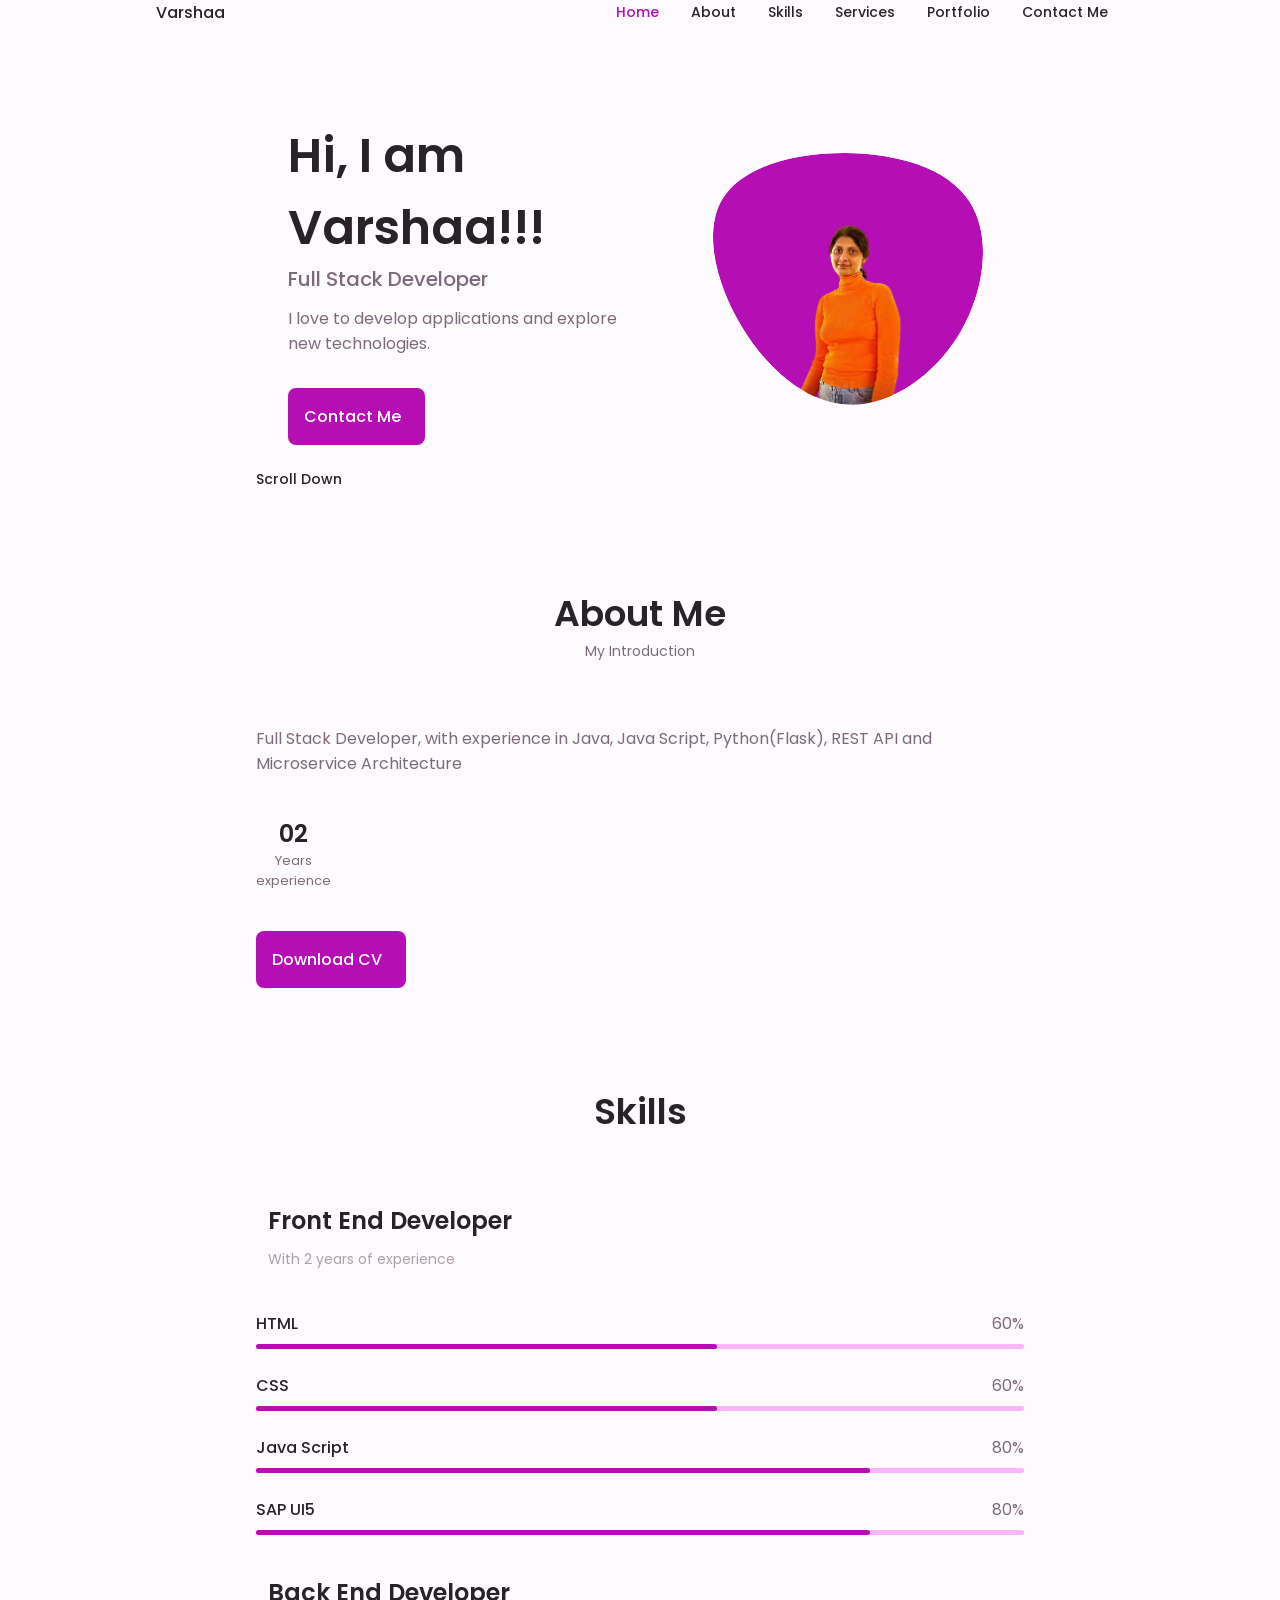
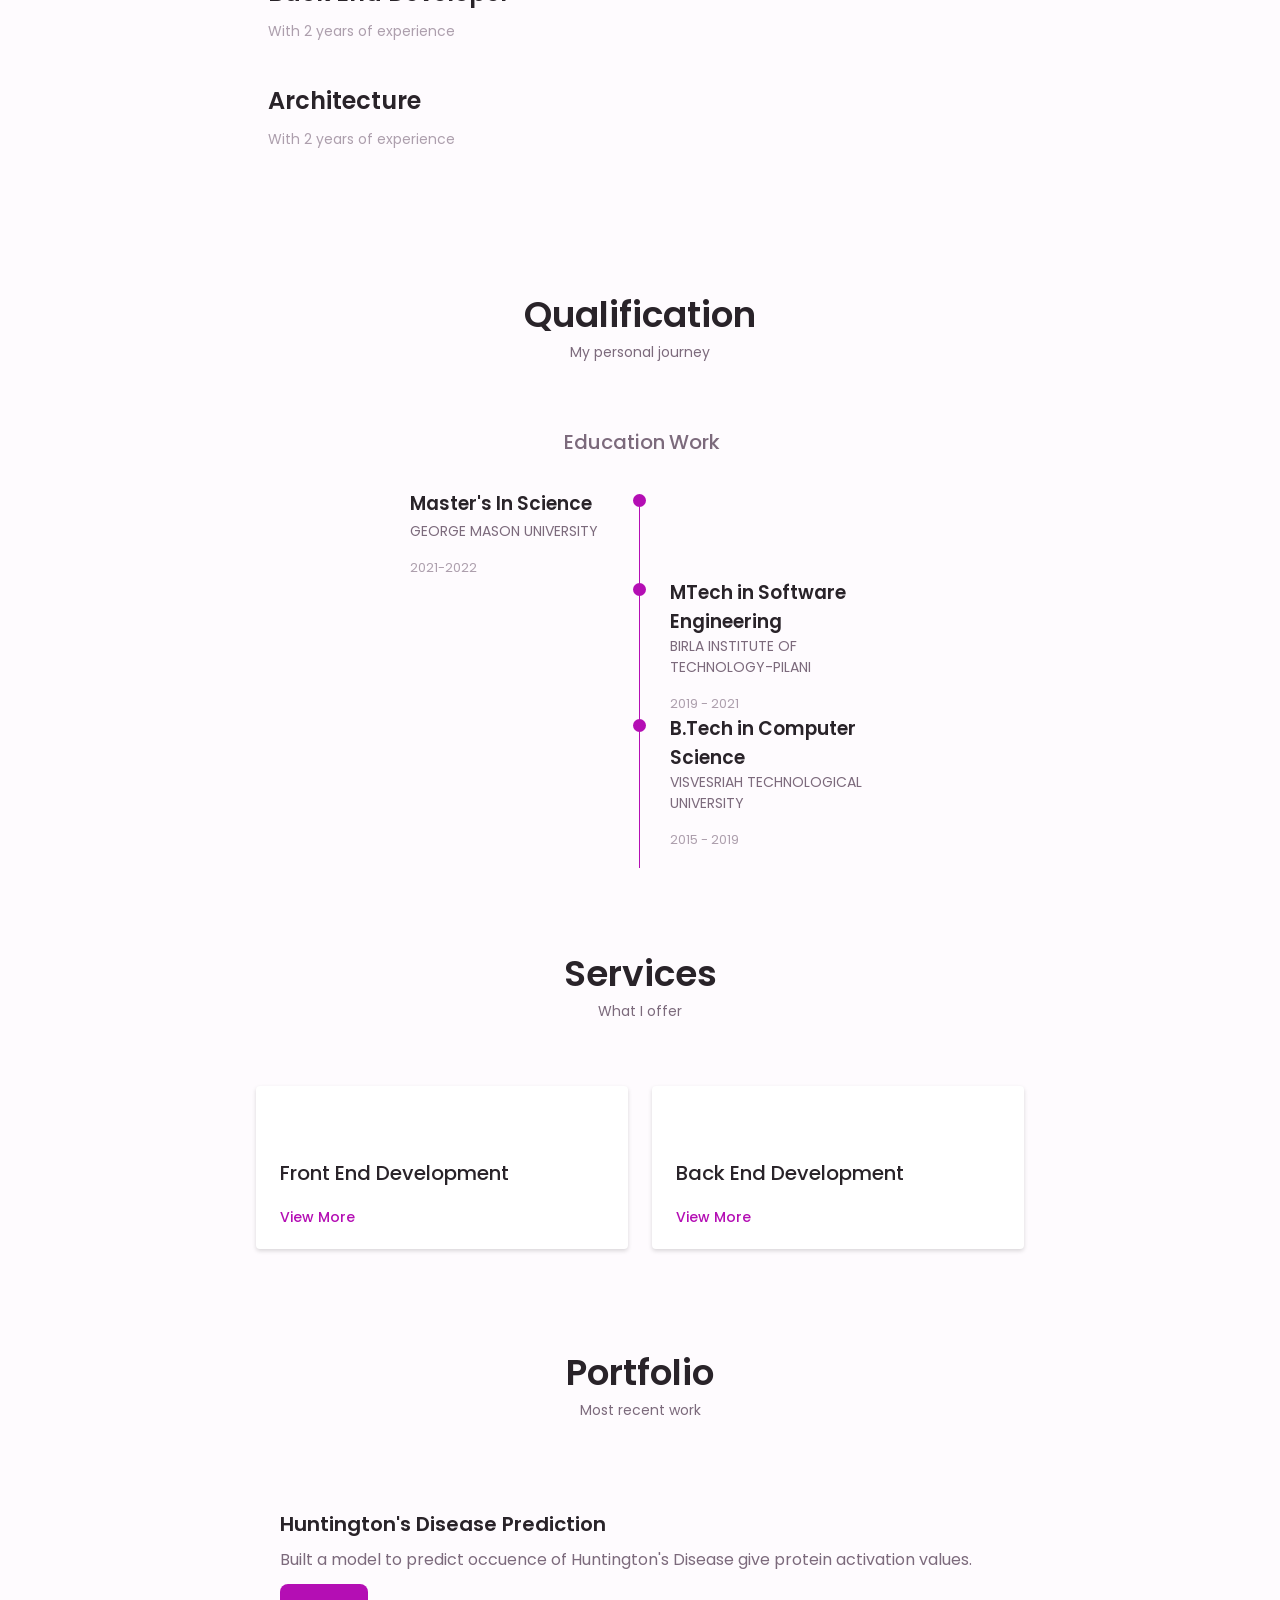
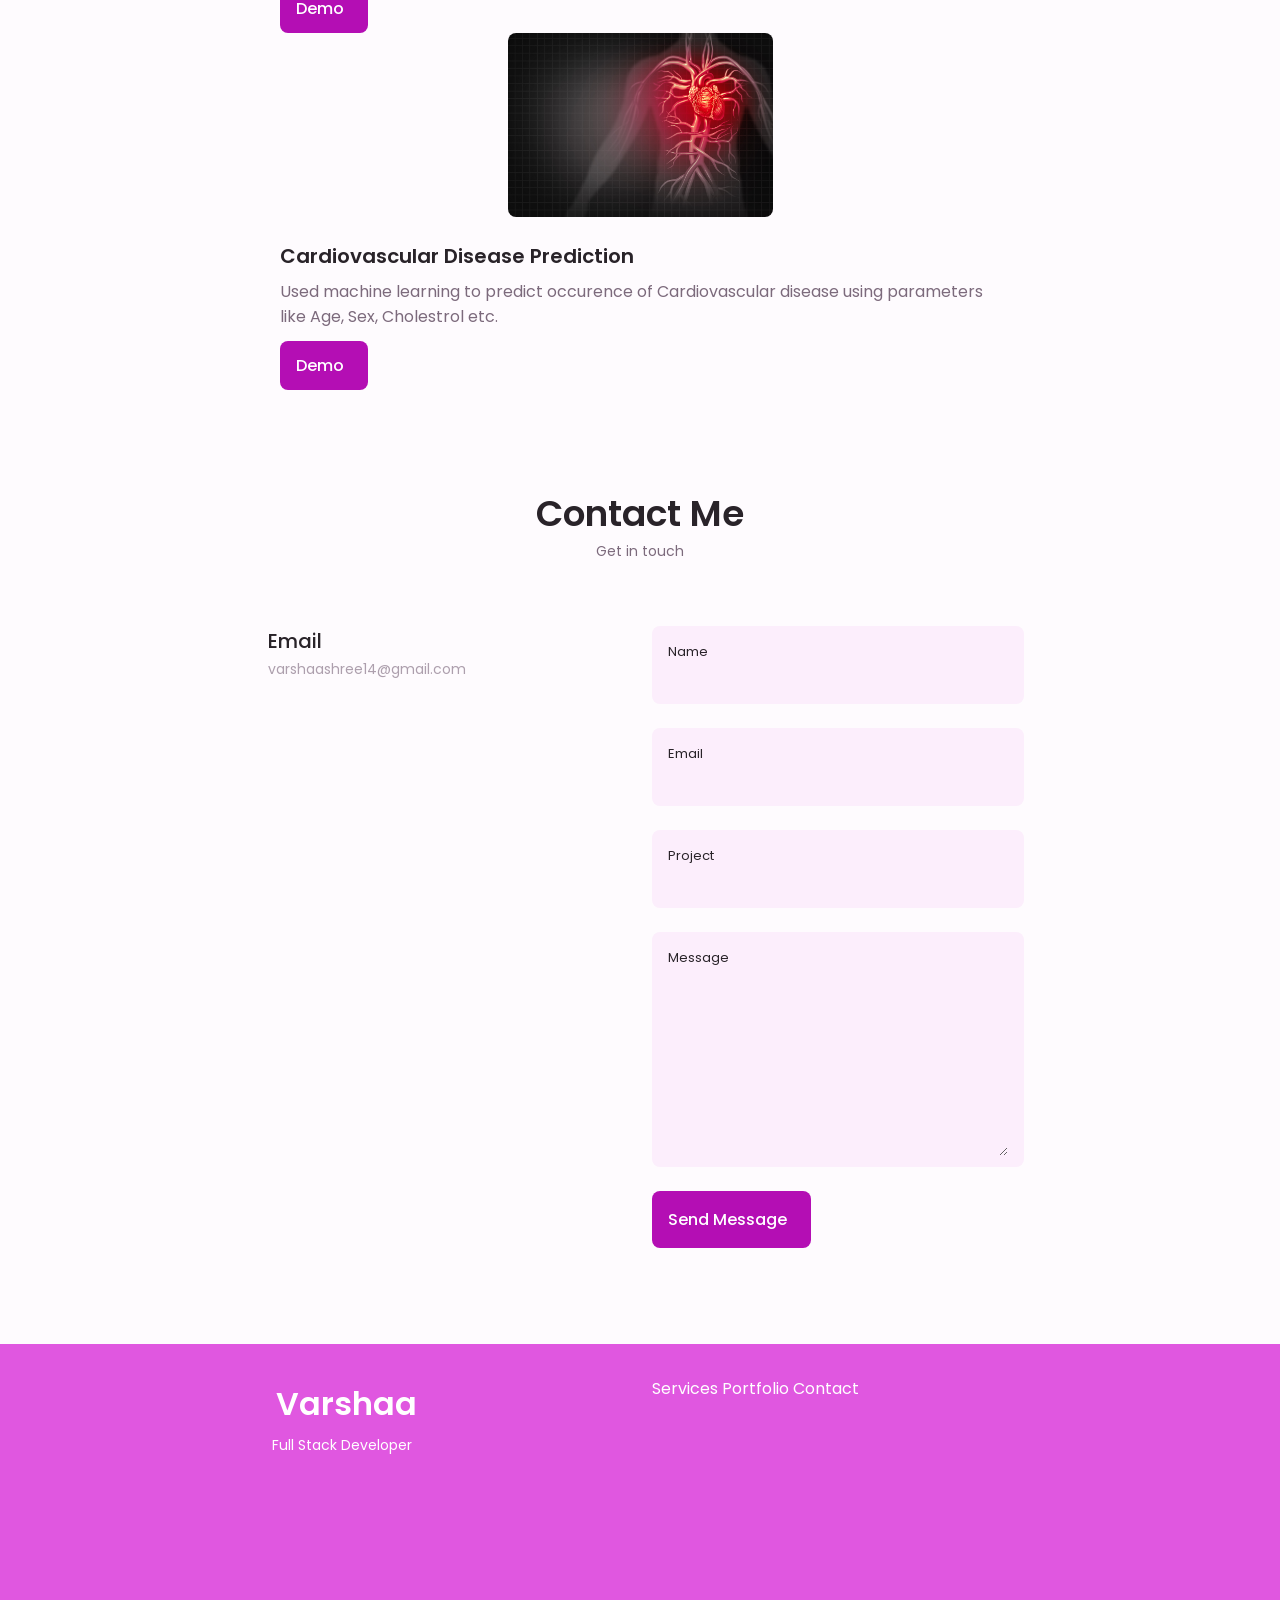
==== Varshaa Portfolio/Varshaa/index.html @ f05b8d84 "updated" ====
<!DOCTYPE html>
    <html lang="en">
    <head>
        <meta charset="UTF-8">
        <meta name="viewport" content="width=device-width, initial-scale=1.0">

        <link rel="stylesheet" href="https://unicons.iconscout.com/release/v4.0.0/css/line.css">
        
        <!--==================== SWIPER CSS ====================-->
        <link rel="stylesheet" href="assets/css/swiper-bundle.min.css">
        
        <!--==================== CSS ====================-->
        <link rel="stylesheet" href="assets/css/styles.css">

        <title>Responsive Portfolio Website</title>
    </head>
    <body>
        <!--==================== HEADER ====================-->
        <header class="header" id="header">
          <nav class="nav container"> 
                <a href="#" class="nav__logo">Varshaa</a>

                <div class ="nav__menu" id="nav-menu">
                    <ul class="nav__list grid">
                        <li class="nav__item">
                            <a href="#home" class="nav__link active-link">
                                <i class="uil uil-estate nav__icon"></i> Home
                            </a>
                        </li>
                        <li class="nav__item">
                            <a href="#about" class="nav__link">
                                <i class="uil uil-user nav__icon"></i> About
                            </a>
                        </li>
                        <li class="nav__item">
                            <a href="#skills" class="nav__link">
                                <i class="uil uil-file-alt nav__icon"></i> Skills
                            </a>
                        </li>
                        <li class="nav__item">
                            <a href="#services" class="nav__link">
                                <i class="uil uil-briefcase-alt nav__icon"></i> Services 
                            </a>
                        </li>
                        <li class="nav__item">
                            <a href="#portfolio" class="nav__link">
                                <i class="uil uil-scenery nav__icon"></i> Portfolio 
                            </a>
                        </li>
                        <li class="nav__item">
                            <a href="#contact" class="nav__link">
                                <i class="uil uil-message nav__icon"></i> Contact Me
                            </a>
                        </li>
                    </ul>
                    <i class="uil uil-times nav__close" id="nav-close"></i>
                </div>
                <div class="nav__btns">
                    <!-- Theme change button -->
                    <i class="uil uil-moon change-theme" id="theme-button"></i>
                   <div class="nav__toggle" id="nav-toggle">
                    <i class="uil uil-apps"></i>
                   </div>
                </div>


            </nav> 
        </header>

        <!--==================== MAIN ====================-->
        <main class="main">
            <!--==================== HOME ====================-->
            <section class="home section" id="home">
                <div class="home__container container grid">
                    <div class="home__content grid">
                        <div class="home__social">
                            <a href="https://www.linkedin.com/in/vs-1306/" target="blank" class="home__social-icon">
                                <i class="uil uil-linkedin-alt"></i>    
                            </a>
                            <a href="https://github.com/vstephne" target="blank" class="home__social-icon">
                                <i class="uil uil-github"></i>
                            </a>
                        </div>

                        <div class="home__img">
                            <svg class="home__blob" viewBox="0 0 200 187" xmlns="http://www.w3.org/2000/svg" xmlns:xlink="http://www.w3.org/1999/xlink">
                                <mask id="mask0" mask-type="alpha">
                                    <path d="M190.312 36.4879C206.582 62.1187 201.309 102.826 182.328 134.186C163.346 165.547 
                                    130.807 187.559 100.226 186.353C69.6454 185.297 41.0228 161.023 21.7403 129.362C2.45775 
                                    97.8511 -7.48481 59.1033 6.67581 34.5279C20.9871 10.1032 59.7028 -0.149132 97.9666 
                                    0.00163737C136.23 0.303176 174.193 10.857 190.312 36.4879Z"/>
                                </mask>
                                <g mask="url(#mask0)">
                                    <path d="M190.312 36.4879C206.582 62.1187 201.309 102.826 182.328 134.186C163.346 
                                    165.547 130.807 187.559 100.226 186.353C69.6454 185.297 41.0228 161.023 21.7403 
                                    129.362C2.45775 97.8511 -7.48481 59.1033 6.67581 34.5279C20.9871 10.1032 59.7028 
                                    -0.149132 97.9666 0.00163737C136.23 0.303176 174.193 10.857 190.312 36.4879Z"/>
                                    
                                    <image class="home__blob-img" x='20' y='-10' xlink:href="assets/img/Varshaa-removebg.png"/>
                                </g>
                            </svg>         
                        </div>

                        <div class="home__data">
                            <h1 class="home__title">Hi, I am Varshaa!!!</h1>
                            <h3 class="home__subtitle">Full Stack Developer</h3>
                            <p class="home__description">
                                I love to develop applications and explore new technologies.
                            </p>
                            <a href="#contact" class="button button--flex">
                                Contact Me <i class="uil uil-message button__icon"></i>
                            </a>
                        </div>
                    </div>

                    <div class="home__scroll">
                        <a href="#about" class="home_scroll-button button--flex">
                            <i class="uil uil-mouse-alt home__scroll-mouse"></i>
                            <span class="home__scroll-name">Scroll Down</span>
                            <i class="uil uil-arrow-down home__scroll-arrow"></i>
                        </a>
                    </div>
                </div>
            </section>

            <!--==================== ABOUT ====================-->
            <section class="about section" id="about">
                <h2 class="section__title">About Me</h2>
                <span class="section__subtitle">My Introduction</span>

                <div class="about__container container grid">
                    <div class="about__data">
                        <p class="about__description">Full Stack Developer, with experience in Java, Java Script, Python(Flask), REST API and Microservice Architecture</p>
                        <div class="about__info">
                            <div>
                                <span class="about__info-title">02</span>
                                <span class="about__info-name">Years <br> experience</span>
                            </div>
                        </div>
                        <div class="about__buttons">
                            <a download="" href="assets/pdf/Varshaa Shree Resume.pdf" class="button button--flex">
                                Download CV<i class="uil uil-download-alt button__icon"></i>
                            </a>
                        </div>
                    </div>
                </div>
            </section>

            <!--==================== SKILLS ====================-->
            <section class="skills section" id="skills">
                <h2 class="section__title">Skills</h2>
                <span class="section__subtitle"></span>

                <div class="skills__container container grid">
                    <div>
                        <!--!---->
                      <div class="skills__content skills__open">
                          <div class="skills__header">
                            <i class="uil uil-brackets-curly skills__icon"></i>

                            <div>
                                <h1 class="skills__titles">Front End Developer</h1>
                                <span class="skills__subtitle">With 2 years of experience</span>
                            </div>

                            <i class="uil uil-angle-down skills__arrow"></i>
                          </div>

                          <div class="skills__list grid">
                              <div class="skills__data">
                                  <div class="skills__titles">
                                      <h3 class="skills__name">HTML</h3>
                                      <span class="skills__number">60%</span>
                                  </div>
                                  <div class="skills__bar">
                                      <span class="skills__percentage skills__html"></span>
                                  </div>
                              </div>

                              <div class="skills__data">
                                <div class="skills__titles">
                                    <h3 class="skills__name">CSS</h3>
                                    <span class="skills__number">60%</span>
                                </div>
                                <div class="skills__bar">
                                    <span class="skills__percentage skills__css"></span>
                                </div>
                              </div>

                              <div class="skills__data">
                                <div class="skills__titles">
                                    <h3 class="skills__name">Java Script</h3>
                                    <span class="skills__number">80%</span>
                                </div>
                                <div class="skills__bar">
                                    <span class="skills__percentage skills__js"></span>
                                </div>
                              </div>

                              <div class="skills__data">
                                <div class="skills__titles">
                                    <h3 class="skills__name">SAP UI5</h3>
                                    <span class="skills__number">80%</span>
                                </div>
                                <div class="skills__bar">
                                    <span class="skills__percentage skills__ui5"></span>
                                </div>
                              </div>
                          </div>
                      </div>  

                      <!--!---->
                      <div class="skills__content skills__close">
                        <div class="skills__header">
                            <i class="uil uil-server-network skills__icon"></i>

                          <div>
                              <h1 class="skills__titles">Back End Developer</h1>
                              <span class="skills__subtitle">With 2 years of experience</span>
                          </div>

                          <i class="uil uil-angle-down skills__arrow"></i>
                        </div>

                        <div class="skills__list grid">
                            <div class="skills__data">
                                <div class="skills__titles">
                                    <h3 class="skills__name">Java</h3>
                                    <span class="skills__number">80%</span>
                                </div>
                                <div class="skills__bar">
                                    <span class="skills__percentage skills__java"></span>
                                </div>
                            </div>

                            <div class="skills__data">
                              <div class="skills__titles">
                                  <h3 class="skills__name">Spring Boot</h3>
                                  <span class="skills__number">60%</span>
                              </div>
                              <div class="skills__bar">
                                  <span class="skills__percentage skills__spring"></span>
                              </div>
                            </div>

                            <div class="skills__data">
                              <div class="skills__titles">
                                  <h3 class="skills__name">Python(Flask)</h3>
                                  <span class="skills__number">80%</span>
                              </div>
                              <div class="skills__bar">
                                  <span class="skills__percentage skills__python"></span>
                              </div>
                            </div>

                            <div class="skills__data">
                              <div class="skills__titles">
                                  <h3 class="skills__name">Scala</h3>
                                  <span class="skills__number">40%</span>
                              </div>
                              <div class="skills__bar">
                                  <span class="skills__percentage skills__scala"></span>
                              </div>
                            </div>
                        </div>
                      </div>
                    </div>
                    <div>  
                        <div class="skills__content skills__close">
                          <div class="skills__header">
                            <i class="uil uil-sitemap skills__icon"></i>
  
                            <div>
                                <h1 class="skills__titles">Architecture</h1>
                                <span class="skills__subtitle">With 2 years of experience</span>
                            </div>
  
                            <i class="uil uil-angle-down skills__arrow"></i>
                          </div>
  
                          <div class="skills__list grid">
                              <div class="skills__data">
                                  <div class="skills__titles">
                                      <h3 class="skills__name">REST Architecture</h3>
                                      <span class="skills__number">80%</span>
                                  </div>
                                  <div class="skills__bar">
                                      <span class="skills__percentage skills__rest"></span>
                                  </div>
                              </div>
  
                              <div class="skills__data">
                                <div class="skills__titles">
                                    <h3 class="skills__name">Microservices</h3>
                                    <span class="skills__number">80%</span>
                                </div>
                                <div class="skills__bar">
                                    <span class="skills__percentage skills__micro"></span>
                                </div>
                              </div>
  
                          </div>
                        </div>  
                    </div>
                </div>
            </section>

            <!--==================== QUALIFICATION ====================-->
            <section class="qualification section">
                <h2 class="section__title">Qualification</h2>
                <span class="section__subtitle">My personal journey</span>

                <div class="qualification__container container">
                    <div class="qualification__tabs">
                        <div class="qualification__button button--flex qualification__active" data-target='#education'>
                            <i class="uil uil-graduation-cap qualification__icon"></i>
                            Education
                        </div>
                        <div class="qualification__button button--flex" data-target='#work'>
                            <i class="uil uil-bag-alt qualification__icon"></i>
                            Work
                        </div>
                    </div>

                   
                    <div class="qualification__sections">
                         <!--Education-->
                        <div class="qualification__content qualification__active" data-content id="education">
                            <!---MS IN CS-->
                            <div class="qualification__data">
                                <div>
                                    <h3 class="qualication__title">Master's In Science</h3>
                                    <span class="qualification__subtitle">GEORGE MASON UNIVERSITY</span>
                                    <div class="qualification__calendar">
                                        <i class="uil uil-calendar-alt"></i>
                                        2021-2022
                                    </div>
                                </div>
                                
                                <div>
                                    <span class="qualification__rounder"></span>
                                    <span class="qualification__line"></span>
                                </div>
                            </div>

                            <!---MTech in Software Engineering-->
                            <div class="qualification__data">
                                <div></div>

                                <div>
                                    <span class="qualification__rounder"></span>
                                    <span class="qualification__line"></span>
                                </div>

                                <div>
                                    <h3 class="qualication__title">MTech in Software Engineering</h3>
                                    <span class="qualification__subtitle">BIRLA INSTITUTE OF TECHNOLOGY-PILANI</span>
                                    <div class="qualification__calendar">
                                        <i class="uil uil-calendar-alt"></i>
                                        2019 - 2021
                                    </div>
                                </div>
                                
                                
                            </div>

                            <!--BTech in CS-->
                            <div class="qualification__data">
                                <div></div>

                                <div>
                                    <span class="qualification__rounder"></span>
                                    <span class="qualification__line"></span>
                                </div>

                                <div>
                                    <h3 class="qualication__title">B.Tech in Computer Science</h3>
                                    <span class="qualification__subtitle">VISVESRIAH TECHNOLOGICAL UNIVERSITY</span>
                                    <div class="qualification__calendar">
                                        <i class="uil uil-calendar-alt"></i>
                                        2015 - 2019
                                    </div>
                                </div>
                                
                                
                            </div>
                        </div>

                        <!-- Work-->
                        <div class="qualification__content" data-content id="work">
                            <!---SAP ASSOCIATE DEVELOPER-->
                            <div class="qualification__data">
                                <div>
                                    <h3 class="qualication__title">Associate Developer</h3>
                                    <span class="qualification__subtitle">SAP LABS INDIA</span>
                                    <div class="qualification__calendar">
                                        <i class="uil uil-calendar-alt"></i>
                                        2021-2021
                                    </div>
                                </div>
                                
                                <div>
                                    <span class="qualification__rounder"></span>
                                    <span class="qualification__line"></span>
                                </div>
                            </div>

                            <!---SAP LABS SCHOLARS-->
                            <div class="qualification__data">
                                <div></div>

                                <div>
                                    <span class="qualification__rounder"></span>
                                    <span class="qualification__line"></span>
                                </div>

                                <div>
                                    <h3 class="qualication__title">Scholar</h3>
                                    <span class="qualification__subtitle">SAP LABS INDIA</span>
                                    <div class="qualification__calendar">
                                        <i class="uil uil-calendar-alt"></i>
                                        2019-2020
                                    </div>
                                </div>
                                
                                
                            </div>

                            <!--INTERN - UNILEVER-->
                            <div class="qualification__data">
                                <div></div>

                                <div>
                                    <span class="qualification__rounder"></span>
                                    <span class="qualification__line"></span>
                                </div>

                                <div>
                                    <h3 class="qualication__title">Intern</h3>
                                    <span class="qualification__subtitle">UNILEVER</span>
                                    <div class="qualification__calendar">
                                        <i class="uil uil-calendar-alt"></i>
                                        2019 - 2019
                                    </div>
                                </div>
                                
                                
                            </div>

                            <!--INTERN - MINDTREE-->
                            <div class="qualification__data">
                                <div></div>

                                <div>
                                    <span class="qualification__rounder"></span>
                                    <span class="qualification__line"></span>
                                </div>

                                <div>
                                    <h3 class="qualication__title">Intern</h3>
                                    <span class="qualification__subtitle">MINDTREE</span>
                                    <div class="qualification__calendar">
                                        <i class="uil uil-calendar-alt"></i>
                                        2018 - 2018
                                    </div>
                                </div>
                                
                                
                            </div>
                        </div>
                    </div>

                    
                </div>
                
            </section>

            <!--==================== SERVICES ====================-->
            <section class="services section" id="services">
               <h2 class="section__title">Services</h2> 
               <span class="section__subtitle">What I offer</span>
                
               <div class="services__container container grid">

                     <!--SERVICE 1-->
                   <div class="services__content">
                       <div>
                        <i class="uil uil-arrow services__icon"></i>
                        <h3 class="services__title">Front End Development </h3>
                       </div>

                       <span class="button button--flex button--small button--link services__button">
                           View More
                           <i class="uil uil-arrow-right button__icon"></i>
                       </span>

                       <div class="services__modal">
                           <div class="services__modal-content">
                               <h4 class="services__modal-title">Front End Development</h4>
                               <i class="uil uil-times services__modal-close"></i>

                               <ul class="services__modal-services grid">
                                   <li class="services__modal-service">
                                       <i class="uil uil-check-circle service__modal-icon"></i>
                                       <p> I can build User Interfaces using HTML, CSS and Java Script</p>
                                   </li>
                               </ul>

                               <ul class="services__modal-services grid">
                                    <li class="services__modal-service">
                                        <i class="uil uil-check-circle service__modal-icon"></i>
                                        <p> Web Page Develpment</p>
                                    </li>
                              </ul>

                           </div>
                       </div>
                   </div>

                    <!--SERVICE 2-->
                    <div class="services__content">
                        <div>
                         <i class="uil uil-database services__icon"></i>
                         <h3 class="services__title">Back End Development </h3>
                        </div>
 
                        <span class="button button--flex button--small button--link services__button">
                            View More
                            <i class="uil uil-arrow-right button__icon"></i>
                        </span>
 
                        <div class="services__modal">
                            <div class="services__modal-content">
                                <h4 class="services__modal-title">Back End Development</h4>
                                <i class="uil uil-times services__modal-close"></i>
 
                                <ul class="services__modal-services grid">
                                    <li class="services__modal-service">
                                        <i class="uil uil-check-circle service__modal-icon"></i>
                                        <p> Can Develop API using REST API and provide secure connection to Databases</p>
                                    </li>
                                </ul>
 
                                <ul class="services__modal-services grid">
                                     <li class="services__modal-service">
                                         <i class="uil uil-check-circle service__modal-icon"></i>
                                         <p> Can work on technologies such as Java, Python(Flask) and Scala</p>
                                     </li>
                               </ul>
 
                            </div>
                        </div>
                    </div>
               </div>
            </section>

            <!--==================== PORTFOLIO ====================-->
            <section class="portfolio section" id="portfolio">
                <h2 class="section__title">Portfolio</h2>
                <span class="section__subtitle">Most recent work</span>
                
            <div class ="portfolio__container container swiper-container">
                <div class="swiper-wrapper">    
                        <!-- PORTFOLIO 1-->
                        <div class="portfolio__content grid swiper-slide">
                            <img src="assets/img/portfolio1.jpg" alt="" class="portfolio__img">
                            <div class="portfolio__data">
                                <h3 class="portfolio__title">Huntington's Disease Prediction</h3>
                                <p class="portfolio__description">Built a model to predict occuence of Huntington's Disease give protein activation values.</p>
                                <a href="https://github.com/vstephne/Huntingtons-Disease-Prediction" class="button button--flex button--small portfolio__button">
                                    Demo
                                    <i class="uil uil-arrow-right button__icon"></i>
                                </a>
                            </div>
                        </div>

                        <!-- PORTFOLIO 2-->
                        <div class="portfolio__content grid swiper-slide">
                            <img src="assets/img/portfolio2.jpg" alt="" class="portfolio__img">
                            <div class="portfolio__data">
                                <h3 class="portfolio__title">Cardiovascular Disease Prediction</h3>
                                <p class="portfolio__description">Used machine learning to predict occurence of Cardiovascular disease using parameters like Age, Sex, Cholestrol etc.</p>
                                <a href="https://github.com/vstephne/Cardiovascular-Disease-Prediction" class="button button--flex button--small portfolio__button">
                                    Demo
                                    <i class="uil uil-arrow-right button__icon"></i>
                                </a>
                            </div>
                        </div>
                </div>
                
                <!-- Add Arrows -->
                <div class="swiper-button-next">
                    <i class="uil uil-angle-right-b swiper-portfolio-icon"></i>
                </div>
                <div class="swiper-button-prev">
                    <i class="uil uil-angle-left swiper-portfolio-icon"></i>
                </div>
                <!-- Add Pagination -->
                <div class="swiper-pagination"></div>
            </div>
            </section>

            <!--==================== PROJECT IN MIND ====================-->
    

            <!--==================== TESTIMONIAL ====================-->
        

            <!--==================== CONTACT ME ====================-->
            <section class="contact section" id="contact">
                <h2 class="section__title">Contact Me</h2>
                <span class="section__subtitle">Get in touch</span>

                <div class="contact__container container grid">
                    <div>

                        <div class="contact__information">
                            <i class="uil uil-envelope contact__icon"></i>

                            <div>
                                <h3 class="contact__title">Email</h3>
                                <span class="contact__subtitle">varshaashree14@gmail.com</span>
                            </div>
                        </div>

                        <!-- <div class="contact__information">
                            <i class="uil uil-map-marker contact__icon"></i>

                            <div>
                                <h3 class="contact__title">Location</h3>
                                <span class="contact__subtitle">10606 A Kitty Pozer Dr,Fairfax, Virginia</span>
                            </div>
                        </div> -->
                    </div>

                    <form action="" class="contact__form grid">
                        <div class="contact__inputs grid">
                            <div class="contact__content">
                                <label for="" class="contact__label">Name</label>
                                <input type="text" class="text contact__input">
                            </div>
                            <div class="contact__content">
                                <label for="" class="contact__label">Email</label>
                                <input type="email" class="text contact__input">
                            </div>
                        </div>
                        <div class="contact__content">
                            <label for="" class="contact__label">Project</label>
                            <input type="text" class="text contact__input">
                        </div>
                        <div class="contact__content">
                            <label for="" class="contact__label">Message</label>
                            <textarea name="" id="" cols="0" rows="7" class="contact__input"></textarea>
                        </div>

                        <div>
                            <a href="#" class="button button--flex">
                                Send Message
                                <i class="uil uil-message button__icon"></i>
                            </a>
                        </div>
                    </form>
                </div>
            </section>
        </main>

        <!--==================== FOOTER ====================-->
        <footer class="footer">
            <div class="footer__bg">
                <div class="footer__container container grid">
                    <div>
                        <h1 class="footer__title">Varshaa</h1>
                        <span class="footer__subtitle">Full Stack Developer</span>               
                    </div>

                    <ul class="footer__links">
                        <li>
                            <a href="#services" class="footer__link">Services</a>
                            <a href="#portfolio" class="footer__link">Portfolio</a>
                            <a href="#contact" class="footer__link">Contact</a>
                        </li>
                    </ul>

                    <div class="footer__socials">
                        <!-- <a href="https://www.instagram.com/" target="__blank" class="footer__social">
                            <i class="uil uil-instagram"></i>
                        </a>
                        <a href="https://twitter.com/" target="__blank" class="footer__social">
                            <i class="uil uil-twitter-alt"></i>
                        </a>
                        <a href="https://www.facebook.com/" target="__blank" class="footer__social">
                            <i class="uil uil-facebook-f"></i>
                        </a> -->
                        <a href="https://www.linkedin.com/in/vs-1306/" target="blank" class="footer__social">
                            <i class="uil uil-linkedin-alt"></i>    
                        </a>
                        <a href="https://github.com/vstephne" target="blank" class="footer__social">
                            <i class="uil uil-github"></i>
                        </a>
                        <a  href = "mailto: varshaashree14@gmail.com" target="blank" class="footer__social">
                            <i class="uil uil-envelope"></i>
                        </a>
                    </div>
                </div>

                <p class="footer__copy"></p>
            </div>
            
        </footer>
        
        <!--==================== SCROLL TOP ====================-->
        <a href="#" class="scrollup" id="scroll-up">
            <i class="uil uil-arrow-up scrollup__icon"></i>
        </a>

        <!--==================== SWIPER JS ====================-->
        <script src="assets/js/swiper-bundle.min.js"></script>

        <!--==================== MAIN JS ====================-->
        <script src="assets/js/main.js"></script>
    </body>
</html>
---- Varshaa Portfolio/Varshaa/assets/css/styles.css ----
/*==================== GOOGLE FONTS ====================*/
@import url('https://fonts.googleapis.com/css2?family=Poppins:ital,wght@0,400;0,500;1,600&display=swap');

/*==================== VARIABLES CSS ====================*/
:root {
    --header-height: 3rem;

    /*========== Colors ==========*/
    /* Change favorite color */
    --hue-color: 300; 

    /* HSL color mode */
    --first-color: hsl(var(--hue-color), 86%, 38%);
    --first-color-second: hsl(var(--hue-color), 69%, 61%);
    --first-color-alt: hsl(var(--hue-color), 57%, 53%);
    --first-color-lighter: hsl(var(--hue-color), 92%, 85%);
    --title-color: hsl(var(--hue-color), 8%, 15%);
    --text-color: hsl(var(--hue-color), 8%, 45%);
    --text-color-light: hsl(var(--hue-color), 8%, 65%);
    --input-color: hsl(var(--hue-color), 70%, 96%);
    --body-color: hsl(var(--hue-color), 60%, 99%);
    --container-color: #FFF;

    /*========== Font and typography ==========*/
    --body-font: 'Poppins', sans-serif;

    /* .5rem = 8px, 1rem = 16px, 1.5rem = 24px ... */
    --big-font-size: 2rem;
    --h1-font-size: 1.5rem;
    --h2-font-size: 1.25rem;
    --h3-font-size: 1.125rem;
    --normal-font-size: .938rem;
    --small-font-size: .813rem;
    --smaller-font-size: .75rem;

    /*========== Font weight ==========*/
    --font-medium: 500;
    --font-semi-bold: 600;

    /*========== Margenes Bottom ==========*/
    /* .25rem = 4px, .5rem = 8px, .75rem = 12px ... */
    --mb-0-25: .25rem;
    --mb-0-5: .5rem;
    --mb-0-75: .75rem;
    --mb-1: 1rem;
    --mb-1-5: 1.5rem;
    --mb-2: 2rem;
    --mb-2-5: 2.5rem;
    --mb-3: 3rem;

    /*========== z index ==========*/
    --z-tooltip: 10;
    --z-fixed: 100;
    --z-modal: 100;
}

/* Font size for large devices */
@media screen and (min-width: 968px) {
    :root {
        --big-font-size: 3rem;
        --h1-font-size: 2.25rem;
        --h2-font-size: 1.5rem;
        --h3-font-size: 1.25rem;
        --normal-font-size: 1rem;
        --small-font-size: .875rem;
        --smaller-font-size: .813rem;
    }
}

/*========== Variables Dark theme ==========*/
body.dark-theme{
    /* HSL color mode */
    --first-color-second: hsl(var(--hue-color), 30%, 8%);
    --title-color: hsl(var(--hue-color), 8%, 95%);
    --text-color: hsl(var(--hue-color), 8%, 75%);
    --input-color: hsl(var(--hue-color), 29%, 16%);
    --body-color: hsl(var(--hue-color), 28%, 12%);
    --container-color: hsl(var(--hue-color),29%,16%);
}

/*========== Button Dark/Light ==========*/
.nav__btns{
    display: flex;
    align-items: center;
}

.change-theme{
    font-size: 1.25rem;
    color: var(--title-color);
    margin-right: var(--mb-1);
    cursor: pointer;
}

.change-theme:hover{
    color: var(--first-color);
}
/*==================== BASE ====================*/
*{
  box-sizing: border-box;
  padding:0;
  margin:0;
}

html{
    scroll-behavior:smooth;
}

body{
  margin: 0 0 var(--header-height) 0;
  font-family: var(--body-font);
  font-size: var(--normal-font-size);
  background-color: var(--body-color);
  color: var(--text-color);
}


h1,h2,h3,h4{
   color: var(--title-color);
   font-weight: var(--font-semi-bold);
}

ul{
    list-style:none;
}

a{
    text-decoration:none;
}
img{
    max-width: 100%;
    height: auto;
}



/*==================== REUSABLE CSS CLASSES ====================*/
.section{
    padding: 2rem 0 4rem;
}

.section__title{
   font-size: var(--h1-font-size);
}

.section__subtitle{
    display:block;
    font-size:var(--small-font-size);
    margin-bottom: var(--mb-3);
}

.section__title,
.section__subtitle{
    text-align: center;
}

/*==================== LAYOUT ====================*/
.container{
    max-width: 768px;
    margin-left: var(--mb-1-5);
    margin-right: var(--mb-1-5);
}

.grid{
    display: grid;
    gap: 1.5rem;
}

.header{
    width: 100%;
    position: fixed;
    bottom:0;
    left:0;
    z-index: var(--z-fixed);
    background-color: var(--body-color);
}

/*==================== NAV ====================*/
.nav{
    max-width: 968px;
    height: var(--header-height);
    display: flex;
    justify-content: space-between;
    align-items: center;
}
.nav__logo,
.nav__toogle{
    color: var(--title-color);
    font-weight: var(--font-medium);
}

.nav__logo:hover{
    color: var(--first-color);
}

.nav__toggle{
  font-size: 1.1rem;
  cursor: pointer;
}

.nav__toggle:hover{
    color:var(--first-color);
}

@media screen and (max-width: 767px){
    .nav__menu{
        position:fixed;
        bottom: -100%;
        left: 0;
        width: 100%;
        background-color: var(--body-color);
        padding: 2rem 1.5rem 4rem;
        box-shadow: 0 -1px 4px rgba(0,0,0,.15);
        border-radius: 1.5rem 1.5rem 0 0;
        transition: .3s;
    }
}


.nav__list{
    grid-template-columns: repeat(3, 1fr);
    gap: 2rem;
}

.nav__link{
    display: flex;
    flex-direction: column;
    align-items:center;
    font-size: var(--small-font-size);
    color: var(--title-color);
    font-weight: var(--font-medium);
}

.nav__link:hover{
color: var(--first-color);
}

.nav__icon{
    font-size: 1.2rem;
}

.nav__close{
    position: absolute;
    right: 1.3rem;
    bottom: 0.5rem;
    font-size: 1.5rem;
    cursor: pointer;
    color: var(--first-color);
}

.nav__close:hover{
   color: var(--first-color-alt) 
}
/* show menu */
.show-menu{
    bottom:0;
}

/* Active link */
.active-link{
    color: var(--first-color);
}

/* Change background header */
.scroll-header{
    box-shadow: 0 -1px 4px rgba(0,0,0,.15);
}

/*==================== HOME ====================*/
.home__container{
    gap: 1rem;
}

.home__content{
    grid-template-columns: .5fr 3fr;
    padding-top: 3.5rem;
    align-items:center;
}

.home__social{
    display: grid;
    grid-template-columns: max-content;
    row-gap: 1rem;
}

.home__social-icon{
    font-size: 1.25rem;
    color: var(--first-color);
}

.home__social-icon:hover{
    color: var(--first-color-alt);
}

.home__blob{
    width: 200px;
    fill: var(--first-color)
}
.home__blob-img{
    width: 170px;
}

.home__data{
   grid-column: 1/3;
}

.home__title{
    font-size: var(--big-font-size);
}

.home__subtitle{
    font-size: var(--h3-font-size);
    color: var(--text-color);
    font-weight: var(--font-medium);
    margin-bottom: var(--mb-0-75);
}

.home__description{
    margin-bottom: var(--mb-2);
}

.home__scroll{
    /*display: none; */
}

.home__scroll-button{
    color: var(--first-color);
    transition: .3s;
}

.home__scroll-button:hover{
    transform: translateY(.25rem);
}

.home__scroll-mouse{
    font-size: 2rem;
    color: var(--first-color);
}

.home__scroll-name{
    font-size: var(--small-font-size);
    color: var(--title-color);
    font-weight: var(--font-medium);
    margin-right: var(--mb-0-25);
}

.home__scroll-arrow{
    font-size:1.25rem;
    color: var(--first-color);
}

/*==================== BUTTONS ====================*/
.button{
    display: inline-block;
    background-color: var(--first-color);
    color: #FFF;
    padding: 1rem;
    border-radius: .5rem;
    font-weight: var(--font-medium);
}

.button:hover{
    background-color: var(--first-color-alt);
}

.button__icon{
    font-size: 1.25rem;
    margin-left: var(--mb-0-5);
    transition: .3s;
}

.button--flex{
    display: inline-flex;
    align-items: center;
}

.button--small{
    padding: .75rem 1rem;
}

.button--link{
    padding:0;
    background-color: transparent;
    color: var(--first-color);
}

.button--link:hover{
    background-color: transparent;
    color : var(--first-color-alt);
}
/*==================== ABOUT ====================*/
.about__img{
    width:200px;
    border-radius: .5rem;
    justify-self: center;
    align-self: center;
}

.about__description{
    text-align: center;
    margin-bottom: var(--mb-2-5);
}

.about__info{
    display:flex;
    justify-content: space-evenly;
    margin-bottom: var(--mb-2-5);
}


.about__info-title{
    font-size: var(--h2-font-size);
    font-weight: var(--font-semi-bold);
    color: var(--title-color);
}

.about__info-name{
    font-size:var(--smaller-font-size);
}

.about__info-title,
.about__info-name{
    display: block;
    text-align: center;   
}

.about__buttons{
    display:flex;
    justify-content: center;
}
/*==================== SKILLS ====================*/
.skills__container{
    row-gap:0;
}

.skills__header{
    display:flex;
    align-items: center;
    margin-bottom: var(--mb-2-5);
    cursor:pointer;
}

.skills__icon,
.skills__arrow{
 font-size: 2rem;
 color: var(--first-color)   ;
}

.skills__icon{
    margin-right: var(--mb-0-75);
}

.skills__title{
    font-size: var(--h3-font-size);
}

.skills__subtitle{
    font-size: var(--small-font-size);
    color: var(--text-color-light);
}

.skills__arrow{
    margin-left: auto;
    transition: .4s;
}

.skills__titles{
    display: flex;
    justify-content: space-between;
    margin-bottom: var(--mb-0-5);
}

.skills__name{
    font-size: var(--normal-font-size);
    font-weight: var(--font-medium);

}

.skills__bar,
.skills__percentage{
    height: 5px;
    border-radius: .25rem;
}

.skills__bar{
    background-color: var(--first-color-lighter);
}

.skills__percentage{
    display: block;
    background-color: var(--first-color);
}

.skills__html{
    width: 60%;
}
.skills__css{
    width: 60%;
}
.skills__js{
    width: 80%;
}
.skills__ui5{
    width: 80%;
}
.skills__java{
    width: 80%;
}
.skills__spring{
    width: 80%;
}
.skills__python{
    width: 80%;
}
.skills__scala{
    width: 40%;
}
.skills__rest{
    width: 80%;
}
.skills__micro{
    width: 80%;
}

.skills__close .skills__list{
    height: 0;
    overflow: hidden;
}

.skills__open .skills__list{
    height: max-content;
    margin-bottom: var(--mb-2-5);
}

.skills__open .skills___arrow{
    transform: rotate(-180deg);
}
/*==================== QUALIFICATION ====================*/
.qualification__tabs{
    display:flex;
    justify-content: space-evenly;
    margin-bottom: var(--mb-2);
}

.qualification__button{
    font-size: var(--h3-font-size);
    font-weight: var(--font-medium);
    cursor: pointer;
}

.qualification__button:hover{
    color: var(--first-color);
}

.qualification__icon{
    font-size:1.8rem;
    margin-right:var(--mb-0-25);
}

.qualification__data{
    display: grid;
    grid-template-columns: 1fr max-content 1fr;
    column-gap: 1.5rem;
}

.qualification__title{
    font-size: var(--normal-font-size);
    font-weight: var(--font-medium);
}

.qualification__subtitle{
    display: inline-block;
    font-size: var(--small-font-size);
    margin-bottom: var(--mb-1);
}

.qualification__calendar{
    font-size: var(--smaller-font-size);
    color: var(--text-color-light);
}

.qualification__rounder{
    display: inline-block;
    width: 13px;
    height: 13px;
    background-color: var(--first-color);
    border-radius: 50%;
}

.qualification__line{
    display: block;
    width: 1px;
    height: 100%;
    background-color: var(--first-color);
    transform: translate(6px,-7px);
}

.qualification [data-content]{
    display:none;
}

.qualification__active[data-content]{
    display:block;
}
/*==================== SERVICES ====================*/
.services__container{
    gap: 1.5rem;
    grid-template-columns: repeat(2, 1fr);  
}

.services__content{
    position:relative;
    background-color: var(--container-color);
    padding: 3.5rem .5rem 1.25rem 1.5rem;
    border-radius: .25rem;
    box-shadow: 0 2px 4px rgba(0,0,0,.15);
    transition: .3s;
}

.services__content:hover{
    box-shadow: 0 4px 8px rgba(0,0,0,.15);
}

.services__icon{
    display:block;
    font-size: 1.5rem;
    color: var(--first-color);
    margin-bottom: var(--mb-1);
}

.services__title{
    font-size: var(--h3-font-size);
    margin-bottom: var(--mb-1);
    font-weight: var(--font-medium);
}

.services__button{
    cursor:pointer;
    font-size: var(--small-font-size);
}

.services__button:hover .button__icon{
    transform: translateX(.25rem);
}

.services__modal{
    position: fixed;
    top:0;
    left:0;
    right:0;
    bottom:0;
    background-color: rgba(0,0,0,0.5);
    display:flex;
    align-items: center;
    justify-content:center;
    padding: 0 1rem;
    z-index: var(--z-modal);
    opacity:0;
    visibility: hidden;
    transition: .3s;
}

.services__modal-content{
    position: relative;
    background-color: var(--container-color);
    padding: 1.5rem;
    border-radius: .5rem;
}

.services__modal-services{
    row-gap: 1rem;
    display:flex;
}

.services__modal-title{
    font-size: var(--h3-font-size);
    font-weight: var(--font-medium);
    margin-bottom: var(--mb-1-5);
}

.services__modal-close{
    position: absolute;
    top: 1rem;
    right: 1rem;
    font-size: 1.5rem;
    color: var(--first-color);
    cursor: pointer;
}

.services__modal-icon{
    color: var(--first-color);
    margin-right: var(--mb-0-25);
}
/* Active Modal */
.active-modal{
    opacity: 1;
    visibility: visible;
}

/*==================== PORTFOLIO ====================*/
.portfolio__container{
    overflow:initial;
}
.portfolio__content{
    padding: 0 1.5rem;
}
.portfolio__img{
    width: 265px;
    border-radius: .5rem;
    justify-self: center;
}

.portfolio__title{
    font-size: var(--h3-font-size);
    margin-bottom: var(--mb-0-5);
}

.portfolio__description{
    margin-bottom:var(--mb-0-75);
}

.swiper-button-prev::after,
.swiper-button-next::after{
    content: '';
}

.swiper-portfolio-icon{
    font-size: 2rem;
    color: var(--first-color);
}

.swiper-button-prev{
    left: -.5rem;
}
.swiper-button-next{
    right: -.5rem;
}

.swiper-container-horizontal > .swiper-pagination-bullets{
    bottom: -2.5rem;
}

.swiper-pagination-bullet-active{
    background-color: var(--first-color);
}

.swiper-button-prev,
.swiper-button-next,
.swiper-pagination-bullet{
    outline: none;
}
/*==================== PROJECT IN MIND ====================*/


/*==================== TESTIMONIAL ====================*/


/*==================== CONTACT ME ====================*/
.contact__copntainer{
    row-gap: 3rem;
}
.contact__information{
    display:flex;
    margin-bottom:var(--mb-2);
}

.contact__icon{
    font-size: 2rem;
    color: var(--first-color);
    margin-right: var(--mb-0-75);
}

.contact__title{
    font-size: var(--h3-font-size);
    font-weight: var(--font-medium);
}

.contact__subtitle{
    font-size: var(--small-font-size);
    color: var(--text-color-light);
}

.contact__content{
    background-color: var(--input-color);
    border-radius: .5rem;
    padding: .75rem 1rem .25rem;
}
.contact__label{
    font-size: var(--smaller-font-size);
    color: var(--title-color);
}

.contact__input{
    width:100%;
    background-color: var(--input-color);
    color: var(--text-color);
    font-family: var(--body-font);
    font-size: var(--normal-font-size);
    border: none;
    outline: none;
    padding: .25rem .5rem .5rem 0;
}
/*==================== FOOTER ====================*/
.footer{
    padding-top: 2rem;
}

.footer__container{
    row-gap: 3.5rem;
}


.footer__bg{
    background-color: var(--first-color-second);
    padding: 2rem 0 3rem;
}

.footer__title{
    background-color: var(--h1-font-size);
    padding: var(--mb-0-25);
}

.footer__subtitle{
    font-size: var(--small-font-size);
}

.footer__links{
    display: flex;
    flex-direction: column;
    row-gap: 1.5rem;
}
.footer__link:hover{
    color: var(--first-color-lighter);
}

.footer__social{
    font-size: 1.25rem;
    margin-right: var(--mb-1-5);
}

.footer__social:hover{
   color: var(--first-color-lighter); 
}

.footer__copy{
    font-size: var(--smaller-font-size);
    text-align:  center;
    color: var(--text-color-light);
    margin: var(--mb-3);
}

.footer__title,
.footer__subtitle,
.footer__link,
.footer__social{
    color: #FFF;
}
/*========== SCROLL UP ==========*/
.scrollup{
    position: fixed;
    right: 1rem;
    bottom: -20%;
    background-color:var(--first-color);
    opacity: 0;
    padding: 0 .3rem;
    border-radius: .4rem;
    z-index: var(--z-tooltip);
    transition: .4s;
}

.scrollup:hover{
    background-color: var(--first-color-alt);
}

.scrollup__icon{
    font-size: 1.5rem;
    color: #FFF;
}
/* Show scroll */
.show-scroll{
    bottom: 5rem;
}

/*========== SCROLL BAR ==========*/


/*==================== MEDIA QUERIES ====================*/
/* For small devices */
@media screen and (max-width: 350px){
    .container{
        margin-left: var(--mb-1);
        margin-right: var(--mb-1);
    }

    .nav__menu{
        padding: 2rem .25rem 4rem;
    }

    .nav__list{
        column-gap: 0;
    }

    .home__content{
        grid-template-columns: .25fr 3fr;
    }

    .home__blob{
        width: 180px;
    }

    .skills__title{
        font-size: var(--normal-font-size);
    }

    .qualification__data{
        gap: .5rem;
    }

    .services__container{
        grid-template-columns: max-content;
        justify-content: center;
    }
    .services__content{
        padding-right: 3.5rem;
    }
}

/* For medium devices */
@media screen and (min-width: 568px){
    .home__content{
        grid-template-columns: max-content 1fr 1fr;
    }
    .home__data{
        grid-column: initial;
    }

    .home__img{
        order :1;
        justify-self: center;
    }

    .about__container,
    .skills__container{
        grid-template-columns: repeat(1,1fr);
    }
    .portfolio__container,
    .contact__container,
    .footer__container{
        grid-template-columns: repeat(2,1fr);
    }
    .qualification__sections{
        display: grid;
        grid-template-columns: .6fr;
        justify-content: center;
    }

}

@media screen and (min-width: 768px){
    .container{
        margin-left: auto;
        margin-right: auto;
    }

    body{
        margin: 0;
    }

    .section{
        padding: 6rem 0 rem;
    }

    .section__subtitle{
        margin-bottom: 4rem;
    }
    .header{
        top: 0;
        bottom: initial;
    }

    .header,
    .main,
    .footer__container{
        padding: 0 1rem;
    }

    .nav{
        height: calc(var(--header-height)+1.5rem);
        column-gap: 1rem;
    }

    .nav__icon,
    .nav__close,
    .nav__toggle{
        display: none;
    }

    .nav__list{
        display:flex;
        column-gap: 2rem;
    }
    .nav__menu{
        margin-left: auto;
    }
    .change-theme{
        margin: 0;
    }

    .home__content{
        padding-top: 5.5rem;
        column-gap:2rem;
    }
    .home__blob{
        width: 270px;
    }
    .home__scroll{
        display: block;
    }
    .home__scroll-button{
        margin-left: 3rem;
    }

    .about__container{
        column-gap:5rem;
    }
    .about__img{
        width:350px;
    }
    .about__description{
        text-align: initial;
    }
    .about__info{
        justify-content: space-between;
    }
    .about__buttons{
        justify-content: initial;
    }
    .qualification__tabs{
        justify-content: center;
    }
    .qualification__buttopn{
        margin: 0 var(--mb-1);
    }
    .qualification__section{
        grid-template-columns: .5fr;
    }
}
/* For large devices */
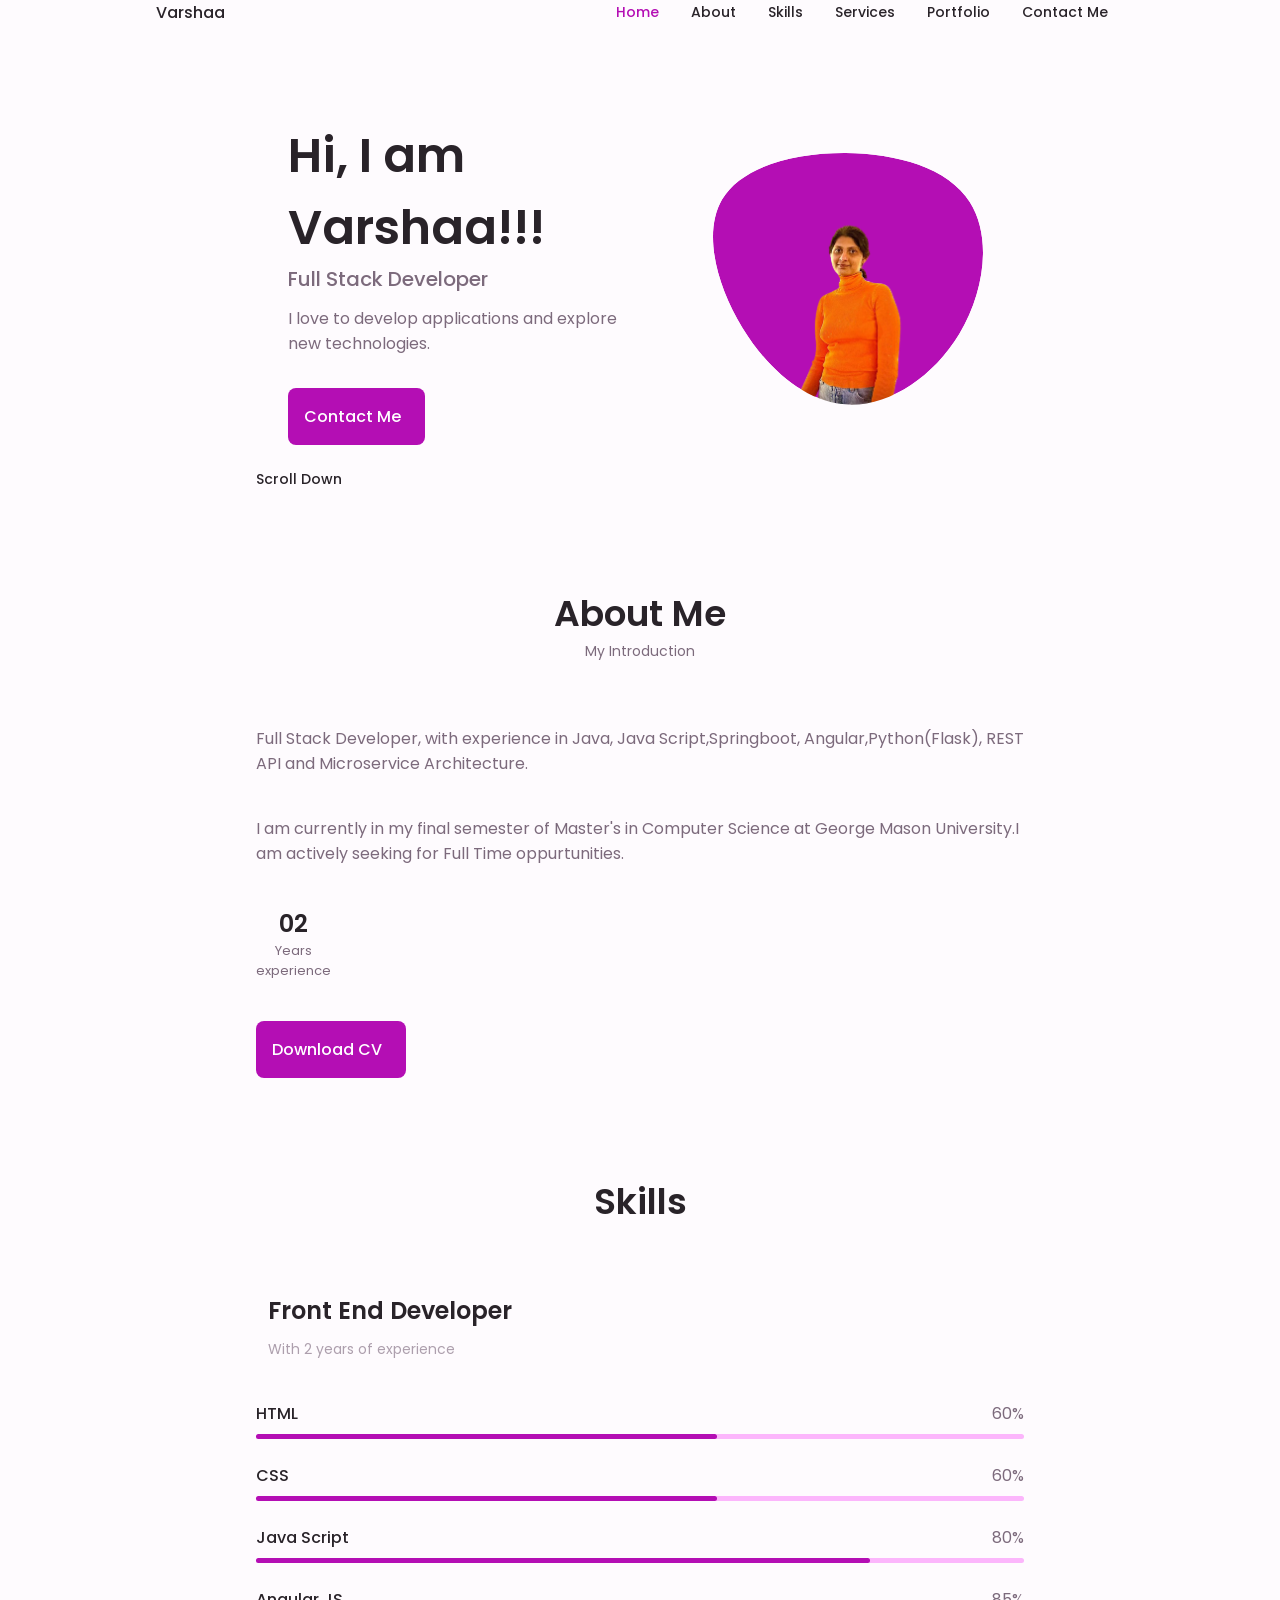
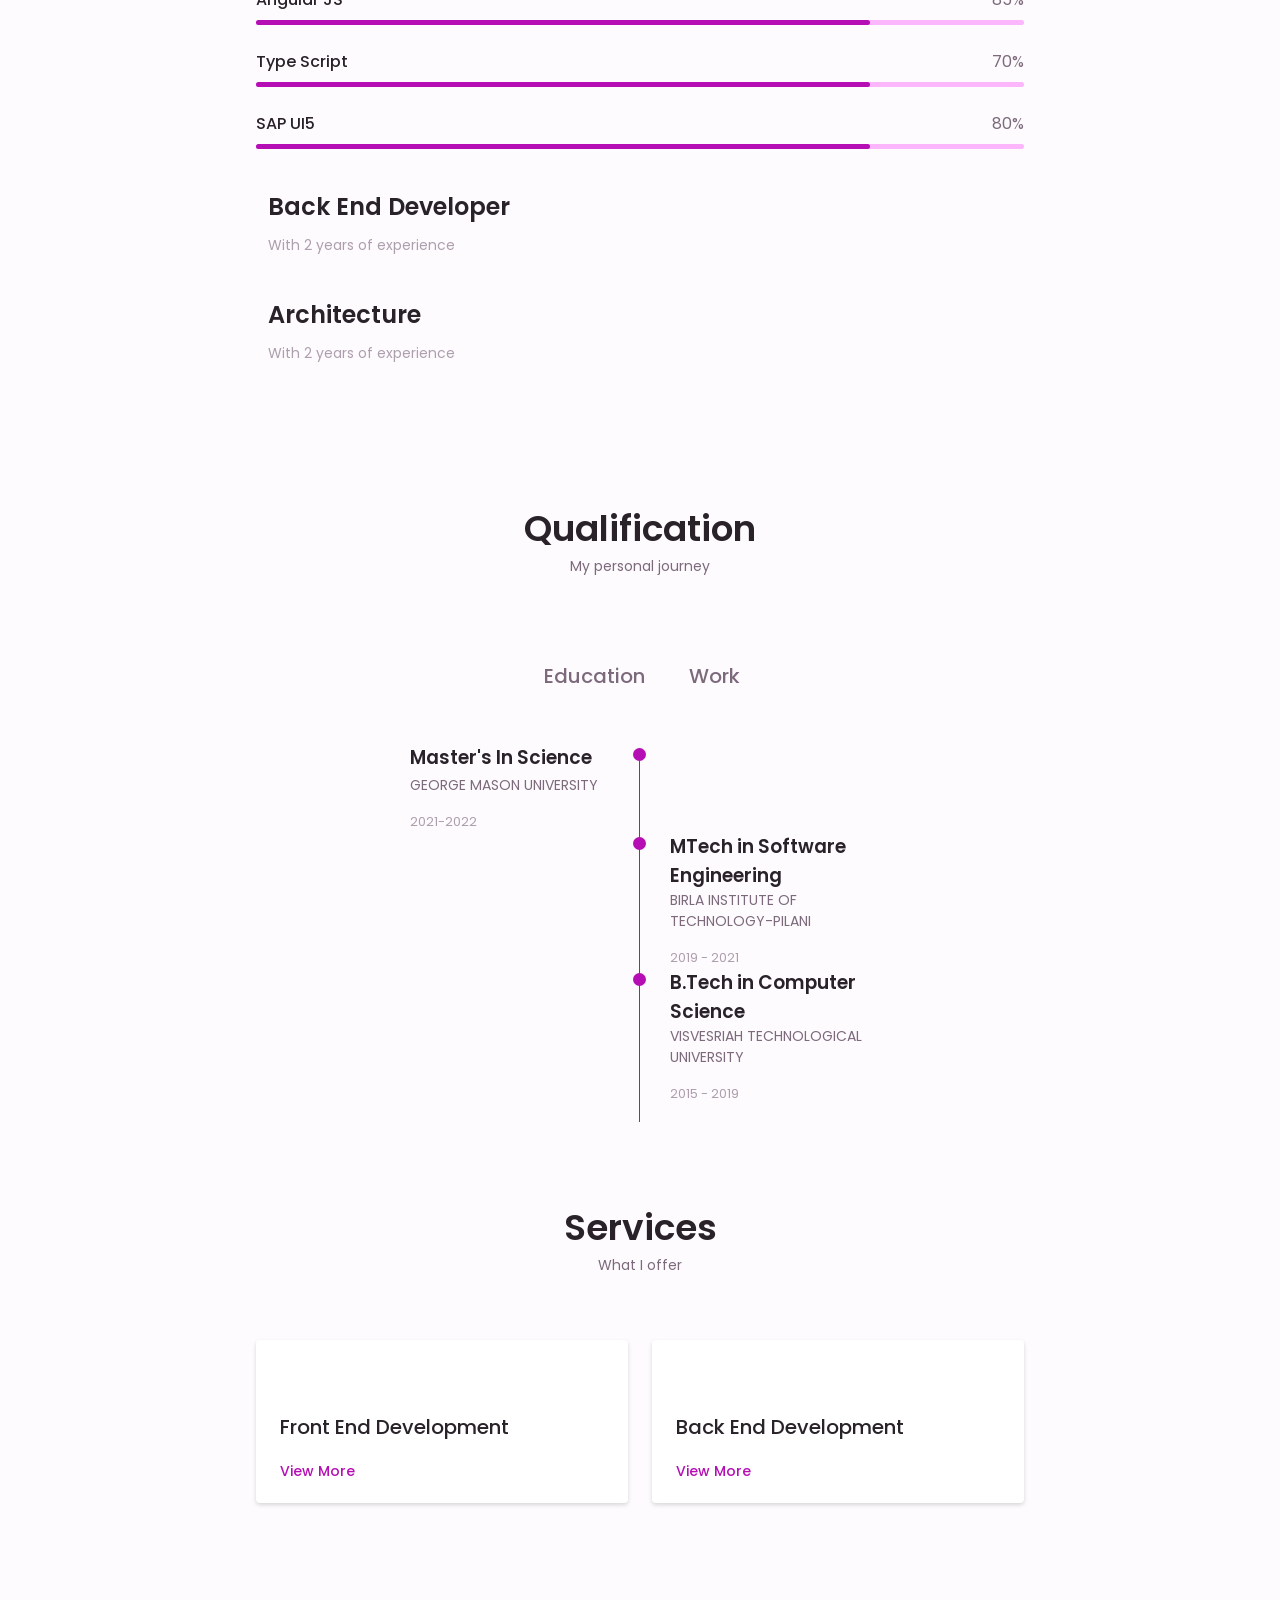
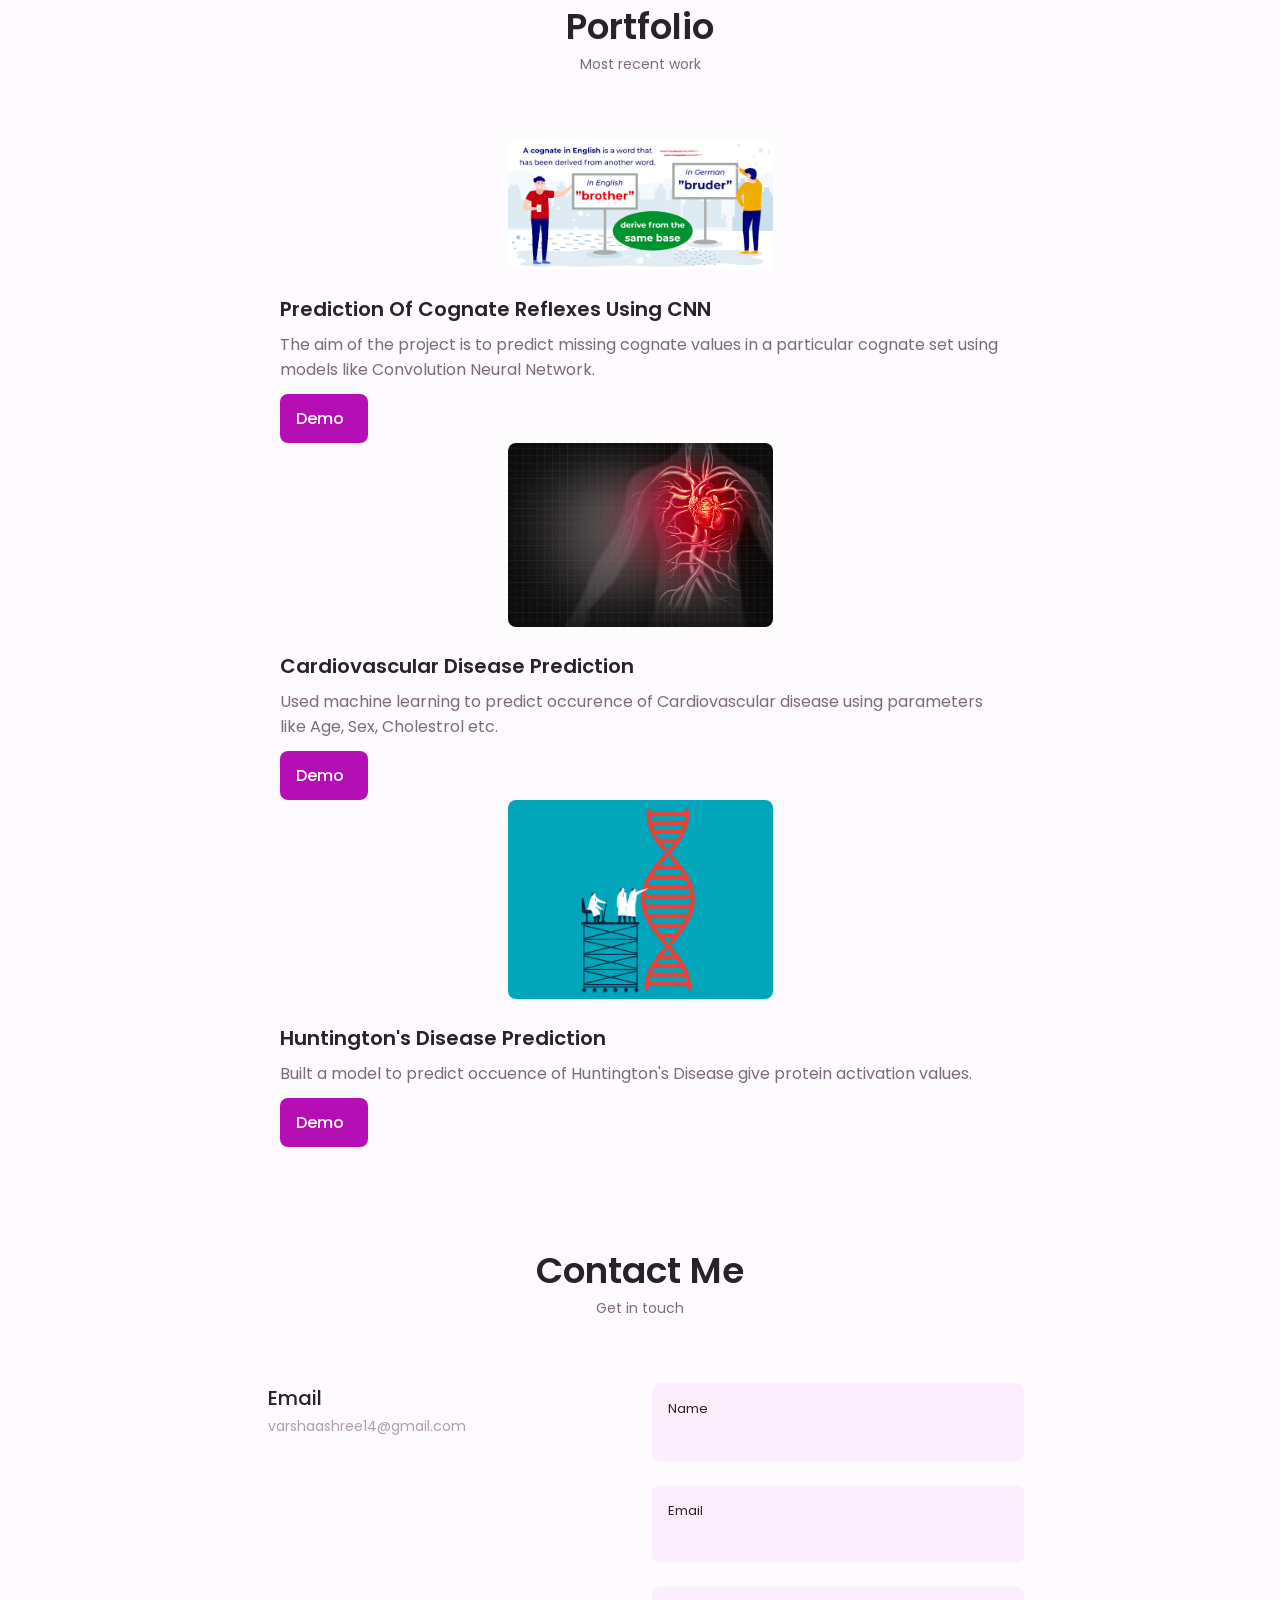
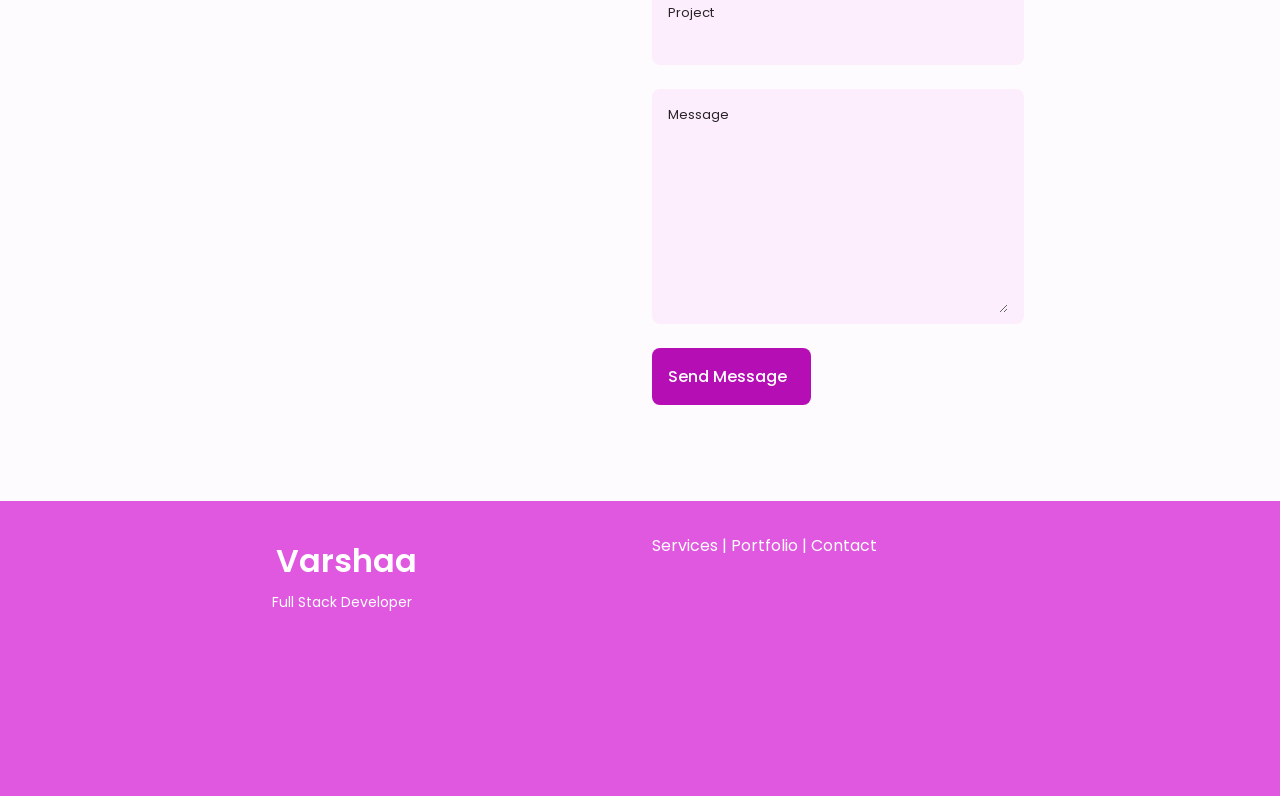
==== commit 55bb5be0: "Changes to projects" ====
--- a/Varshaa Portfolio/Varshaa/index.html
+++ b/Varshaa Portfolio/Varshaa/index.html
@@ -130,7 +130,8 @@
 
                 <div class="about__container container grid">
                     <div class="about__data">
-                        <p class="about__description">Full Stack Developer, with experience in Java, Java Script, Python(Flask), REST API and Microservice Architecture</p>
+                        <p class="about__description">Full Stack Developer, with experience in Java, Java Script,Springboot, Angular,Python(Flask), REST API and Microservice Architecture.</p>
+                        <p class="about__description">I am currently in my final semester of Master's in Computer Science at George Mason University.I am actively seeking for Full Time oppurtunities.</p>
                         <div class="about__info">
                             <div>
                                 <span class="about__info-title">02</span>
@@ -199,6 +200,26 @@
 
                               <div class="skills__data">
                                 <div class="skills__titles">
+                                    <h3 class="skills__name">Angular JS</h3>
+                                    <span class="skills__number">85%</span>
+                                </div>
+                                <div class="skills__bar">
+                                    <span class="skills__percentage skills__js"></span>
+                                </div>
+                              </div>
+
+                              <div class="skills__data">
+                                <div class="skills__titles">
+                                    <h3 class="skills__name">Type Script</h3>
+                                    <span class="skills__number">70%</span>
+                                </div>
+                                <div class="skills__bar">
+                                    <span class="skills__percentage skills__js"></span>
+                                </div>
+                              </div>
+
+                              <div class="skills__data">
+                                <div class="skills__titles">
                                     <h3 class="skills__name">SAP UI5</h3>
                                     <span class="skills__number">80%</span>
                                 </div>
@@ -254,6 +275,16 @@
                             </div>
 
                             <div class="skills__data">
+                                <div class="skills__titles">
+                                    <h3 class="skills__name">Node.JS</h3>
+                                    <span class="skills__number">60%</span>
+                                </div>
+                                <div class="skills__bar">
+                                    <span class="skills__percentage skills__scala"></span>
+                                </div>
+                              </div>
+
+                            <div class="skills__data">
                               <div class="skills__titles">
                                   <h3 class="skills__name">Scala</h3>
                                   <span class="skills__number">40%</span>
@@ -262,6 +293,7 @@
                                   <span class="skills__percentage skills__scala"></span>
                               </div>
                             </div>
+
                         </div>
                       </div>
                     </div>
@@ -563,11 +595,12 @@
                 <div class="swiper-wrapper">    
                         <!-- PORTFOLIO 1-->
                         <div class="portfolio__content grid swiper-slide">
-                            <img src="assets/img/portfolio1.jpg" alt="" class="portfolio__img">
+                            <img src="assets/img/cognates.png" alt="" class="portfolio__img">
                             <div class="portfolio__data">
-                                <h3 class="portfolio__title">Huntington's Disease Prediction</h3>
-                                <p class="portfolio__description">Built a model to predict occuence of Huntington's Disease give protein activation values.</p>
-                                <a href="https://github.com/vstephne/Huntingtons-Disease-Prediction" class="button button--flex button--small portfolio__button">
+                                <h3 class="portfolio__title">Prediction Of Cognate Reflexes Using CNN</h3>
+                                <p class="portfolio__description">The aim of the project is to predict missing cognate values in a particular cognate set using models like Convolution
+                                    Neural Network.</p>
+                                <a href="https://github.com/vstephne/Prediction-of-Cognate-Reflexes" class="button button--flex button--small portfolio__button">
                                     Demo
                                     <i class="uil uil-arrow-right button__icon"></i>
                                 </a>
@@ -586,6 +619,19 @@
                                 </a>
                             </div>
                         </div>
+
+                        <!-- PORTFOLIO 3-->
+                        <div class="portfolio__content grid swiper-slide">
+                            <img src="assets/img/gene.png" alt="" class="portfolio__img">
+                            <div class="portfolio__data">
+                                <h3 class="portfolio__title">Huntington's Disease Prediction</h3>
+                                <p class="portfolio__description">Built a model to predict occuence of Huntington's Disease give protein activation values.</p>
+                                <a href="https://github.com/vstephne/Huntingtons-Disease-Prediction" class="button button--flex button--small portfolio__button">
+                                    Demo
+                                    <i class="uil uil-arrow-right button__icon"></i>
+                                </a>
+                            </div>
+                        </div>
                 </div>
                 
                 <!-- Add Arrows -->
@@ -675,9 +721,9 @@
 
                     <ul class="footer__links">
                         <li>
-                            <a href="#services" class="footer__link">Services</a>
-                            <a href="#portfolio" class="footer__link">Portfolio</a>
-                            <a href="#contact" class="footer__link">Contact</a>
+                            <a href="#services" class="footer__link">Services |</a>
+                            <a href="#portfolio" class="footer__link">Portfolio |</a>
+                            <a href="#contact" class="footer__link">Contact </a>
                         </li>
                     </ul>
 
--- a/Varshaa Portfolio/Varshaa/assets/css/styles.css
+++ b/Varshaa Portfolio/Varshaa/assets/css/styles.css
@@ -545,6 +545,7 @@
     font-size: var(--h3-font-size);
     font-weight: var(--font-medium);
     cursor: pointer;
+    padding: 20px;
 }
 
 .qualification__button:hover{
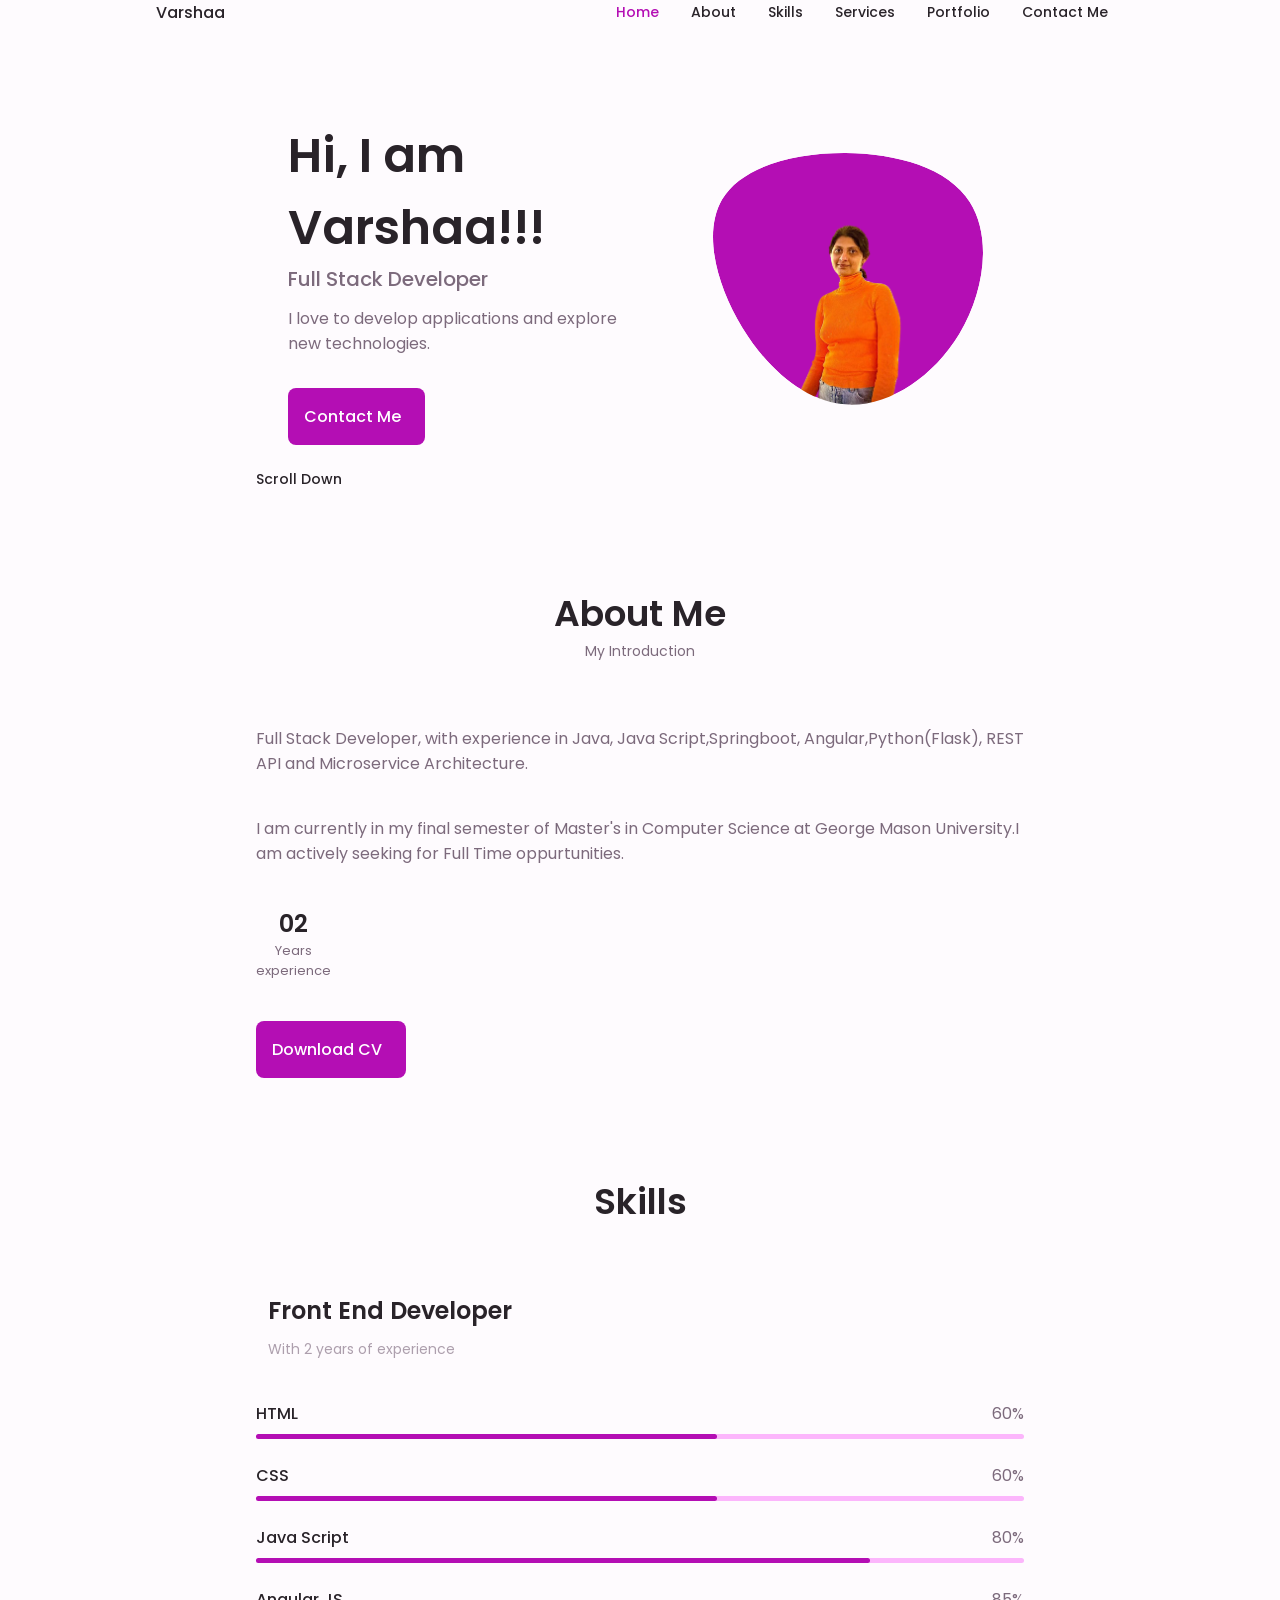
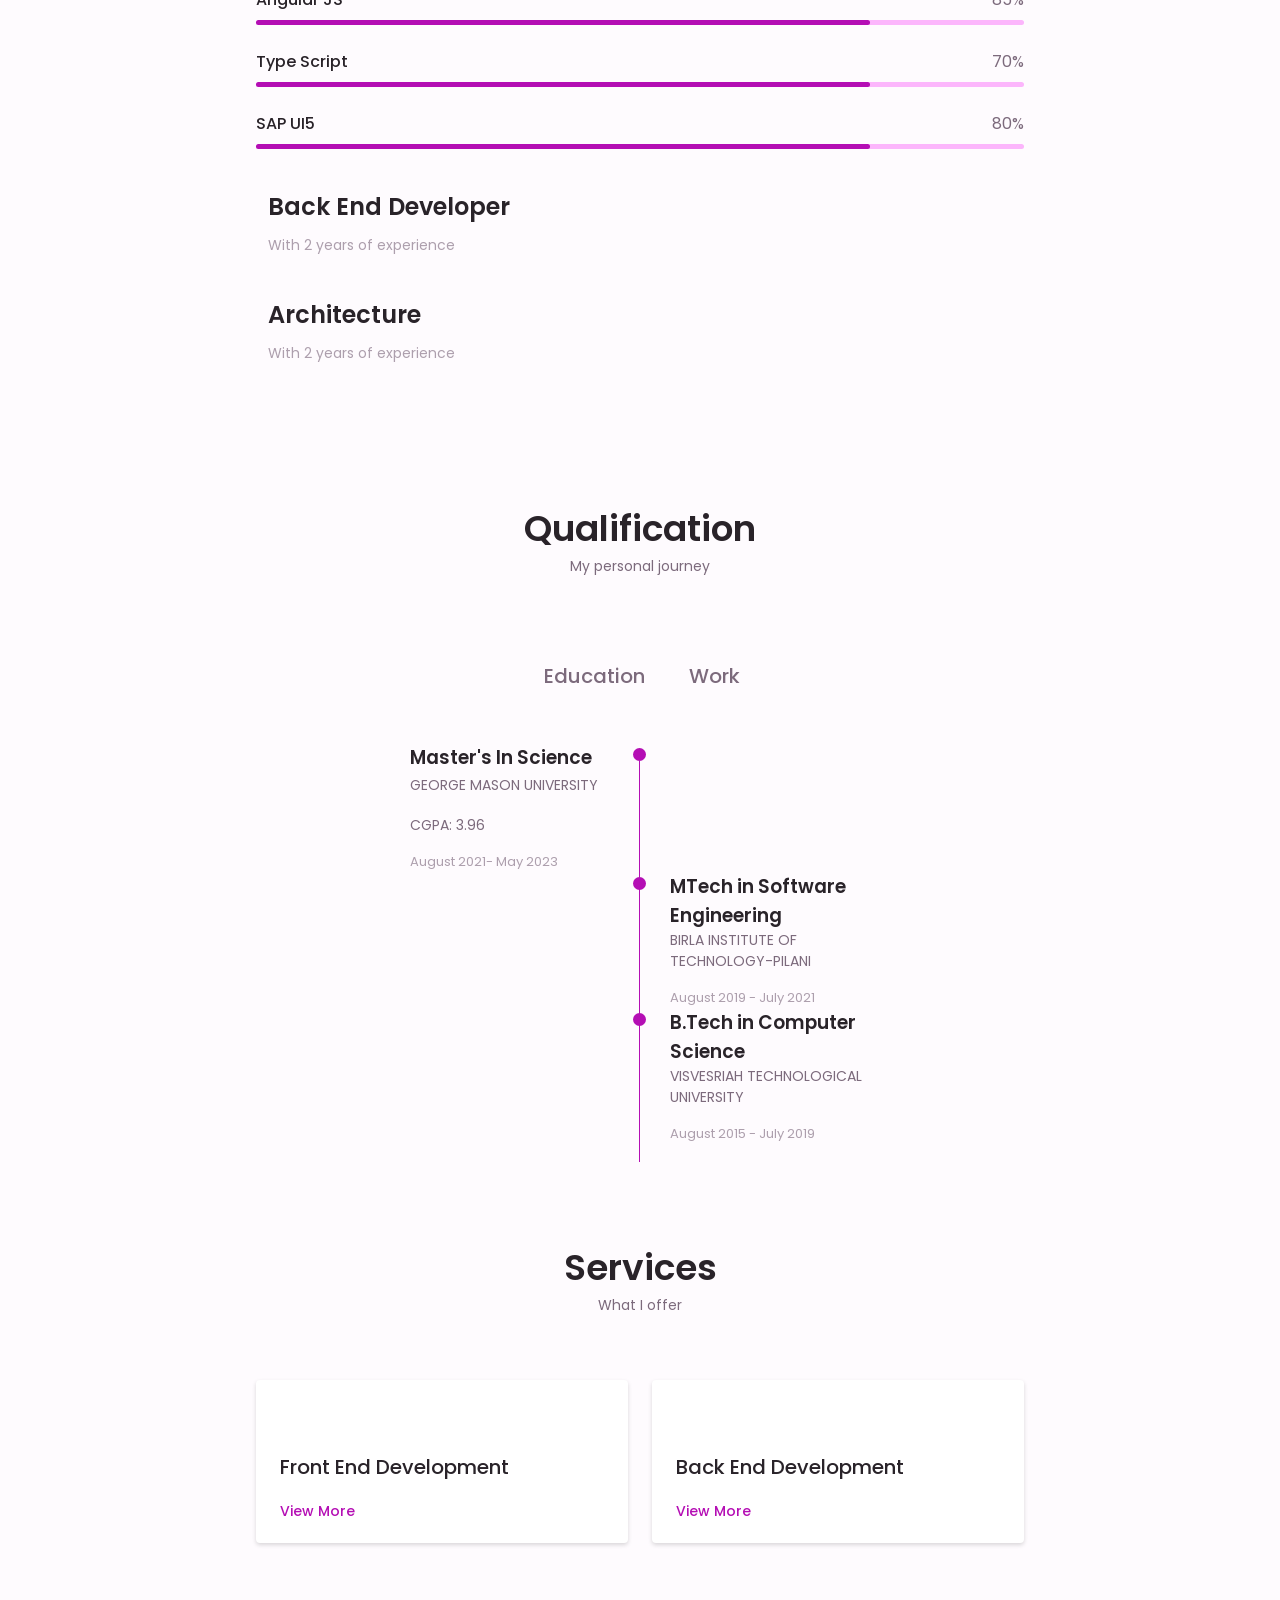
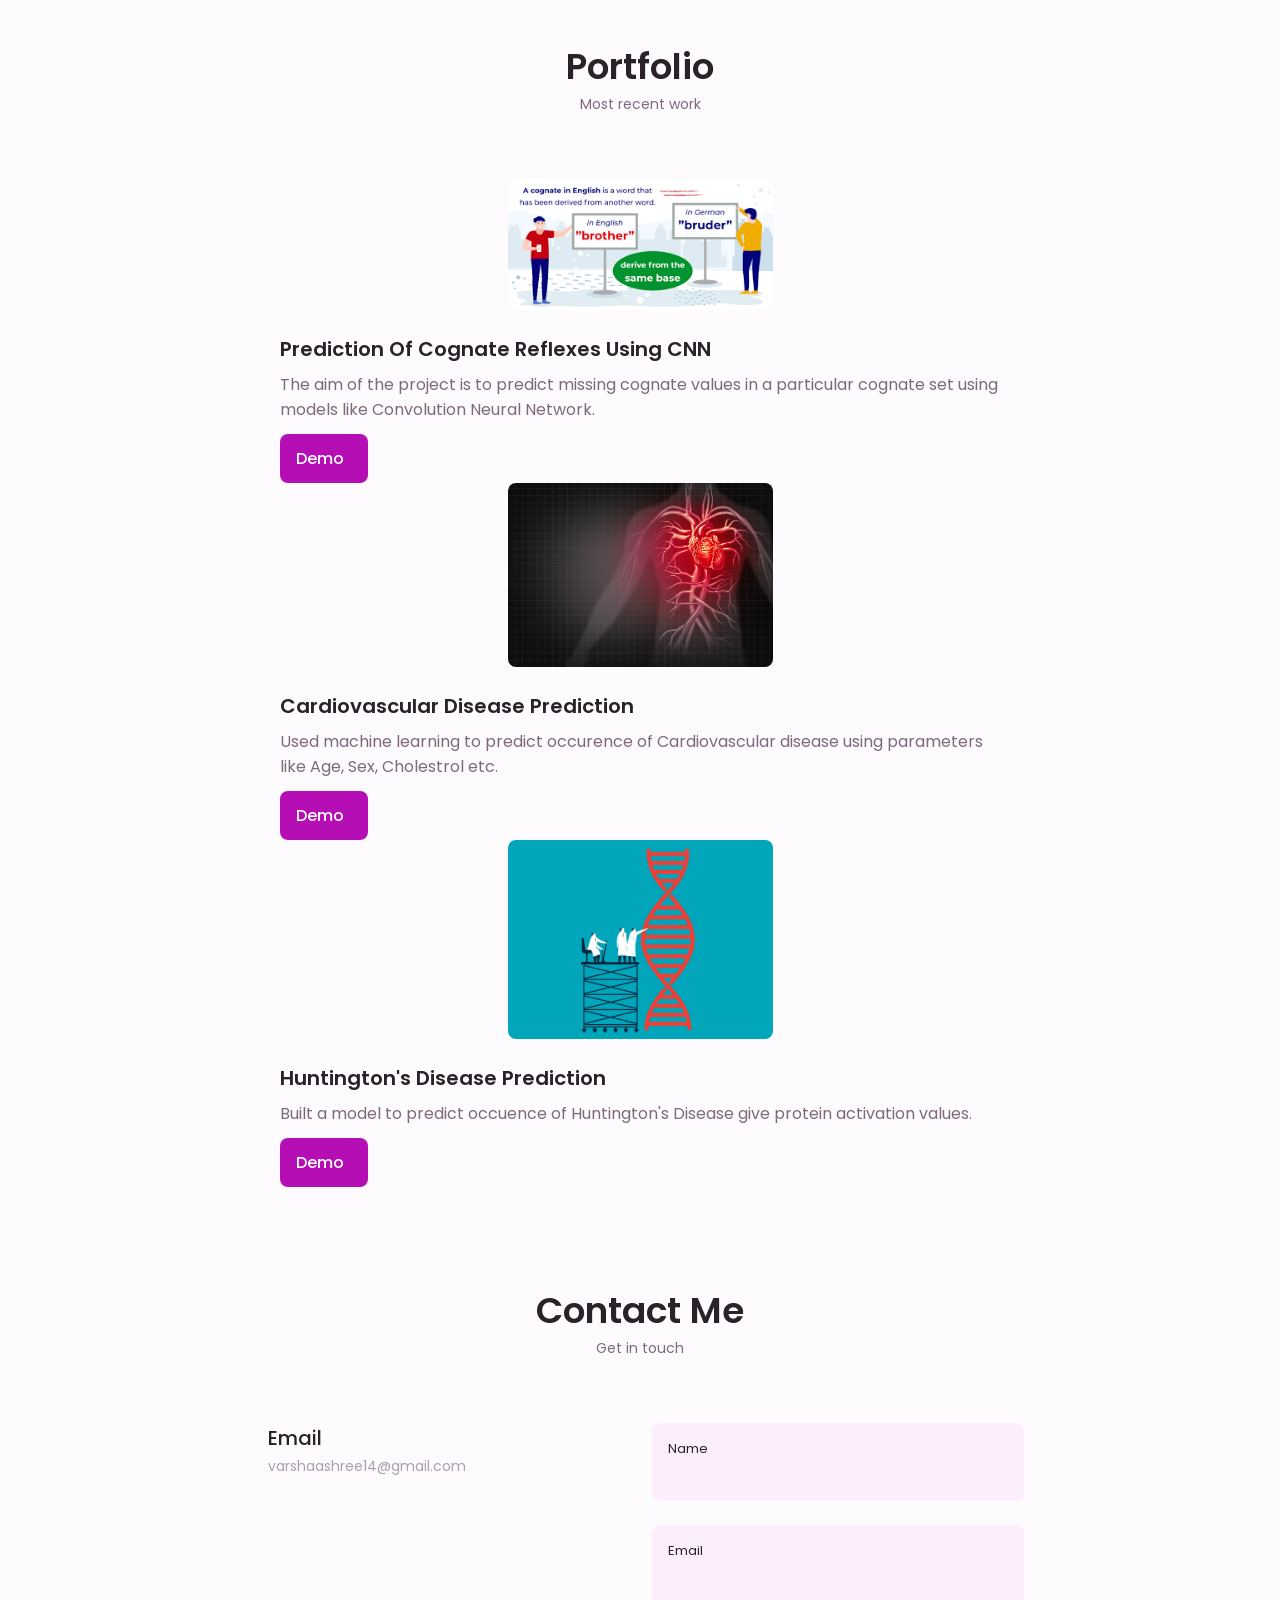
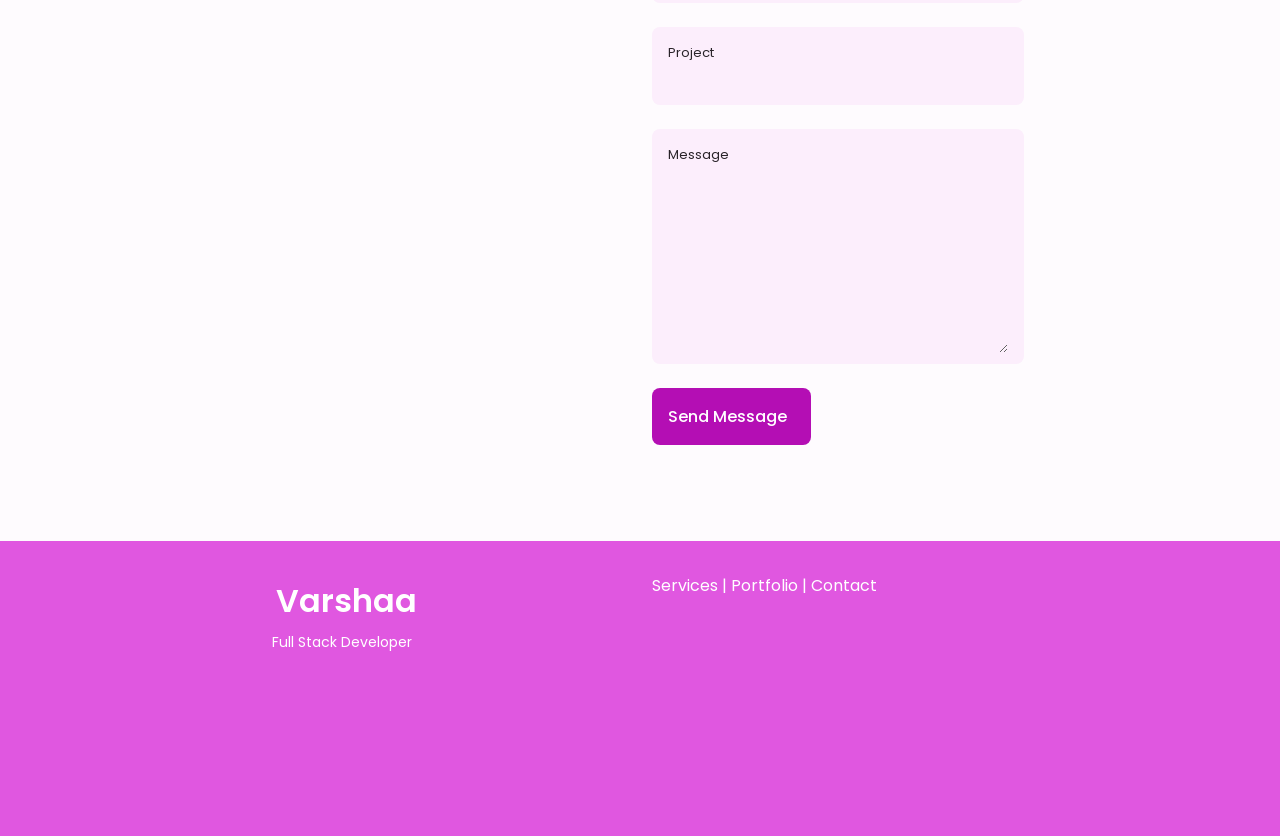
==== commit 5a954b3d: "Changes to dates and added CGPA" ====
--- a/Varshaa Portfolio/Varshaa/index.html
+++ b/Varshaa Portfolio/Varshaa/index.html
@@ -363,9 +363,10 @@
                                 <div>
                                     <h3 class="qualication__title">Master's In Science</h3>
                                     <span class="qualification__subtitle">GEORGE MASON UNIVERSITY</span>
+                                    <span class="qualification__subtitle">CGPA: 3.96</span>
                                     <div class="qualification__calendar">
                                         <i class="uil uil-calendar-alt"></i>
-                                        2021-2022
+                                        August 2021- May 2023
                                     </div>
                                 </div>
                                 
@@ -389,7 +390,7 @@
                                     <span class="qualification__subtitle">BIRLA INSTITUTE OF TECHNOLOGY-PILANI</span>
                                     <div class="qualification__calendar">
                                         <i class="uil uil-calendar-alt"></i>
-                                        2019 - 2021
+                                        August 2019 - July 2021
                                     </div>
                                 </div>
                                 
@@ -410,7 +411,7 @@
                                     <span class="qualification__subtitle">VISVESRIAH TECHNOLOGICAL UNIVERSITY</span>
                                     <div class="qualification__calendar">
                                         <i class="uil uil-calendar-alt"></i>
-                                        2015 - 2019
+                                        August 2015 - July 2019
                                     </div>
                                 </div>
                                 
@@ -420,6 +421,23 @@
 
                         <!-- Work-->
                         <div class="qualification__content" data-content id="work">
+                            <!---INTERN - WALMART-->
+                            <div class="qualification__data">
+                                <div>
+                                    <h3 class="qualication__title">Software Development Intern III</h3>
+                                    <span class="qualification__subtitle">Walmart Global Tech</span>
+                                    <div class="qualification__calendar">
+                                        <i class="uil uil-calendar-alt"></i>
+                                        June 2022- August 2022
+                                    </div>
+                                </div>
+                                
+                                <div>
+                                    <span class="qualification__rounder"></span>
+                                    <span class="qualification__line"></span>
+                                </div>
+                            </div>
+
                             <!---SAP ASSOCIATE DEVELOPER-->
                             <div class="qualification__data">
                                 <div>
@@ -427,7 +445,7 @@
                                     <span class="qualification__subtitle">SAP LABS INDIA</span>
                                     <div class="qualification__calendar">
                                         <i class="uil uil-calendar-alt"></i>
-                                        2021-2021
+                                        August 2019- August 2021
                                     </div>
                                 </div>
                                 
@@ -437,26 +455,6 @@
                                 </div>
                             </div>
 
-                            <!---SAP LABS SCHOLARS-->
-                            <div class="qualification__data">
-                                <div></div>
-
-                                <div>
-                                    <span class="qualification__rounder"></span>
-                                    <span class="qualification__line"></span>
-                                </div>
-
-                                <div>
-                                    <h3 class="qualication__title">Scholar</h3>
-                                    <span class="qualification__subtitle">SAP LABS INDIA</span>
-                                    <div class="qualification__calendar">
-                                        <i class="uil uil-calendar-alt"></i>
-                                        2019-2020
-                                    </div>
-                                </div>
-                                
-                                
-                            </div>
 
                             <!--INTERN - UNILEVER-->
                             <div class="qualification__data">
@@ -468,11 +466,11 @@
                                 </div>
 
                                 <div>
-                                    <h3 class="qualication__title">Intern</h3>
+                                    <h3 class="qualication__title">Software Development Intern</h3>
                                     <span class="qualification__subtitle">UNILEVER</span>
                                     <div class="qualification__calendar">
                                         <i class="uil uil-calendar-alt"></i>
-                                        2019 - 2019
+                                        January 2019 - June 2019
                                     </div>
                                 </div>
                                 
@@ -489,11 +487,11 @@
                                 </div>
 
                                 <div>
-                                    <h3 class="qualication__title">Intern</h3>
+                                    <h3 class="qualication__title">Machine Learning Intern</h3>
                                     <span class="qualification__subtitle">MINDTREE</span>
                                     <div class="qualification__calendar">
                                         <i class="uil uil-calendar-alt"></i>
-                                        2018 - 2018
+                                        January 2018 - March 2018
                                     </div>
                                 </div>
                                 
@@ -700,7 +698,7 @@
                         </div>
 
                         <div>
-                            <a href="#" class="button button--flex">
+                            <a href="mailto:varshaashree14@gmail.com" class="button button--flex">
                                 Send Message
                                 <i class="uil uil-message button__icon"></i>
                             </a>
@@ -743,7 +741,7 @@
                         <a href="https://github.com/vstephne" target="blank" class="footer__social">
                             <i class="uil uil-github"></i>
                         </a>
-                        <a  href = "mailto: varshaashree14@gmail.com" target="blank" class="footer__social">
+                        <a  href = "mailto:varshaashree14@gmail.com" target="blank" class="footer__social">
                             <i class="uil uil-envelope"></i>
                         </a>
                     </div>
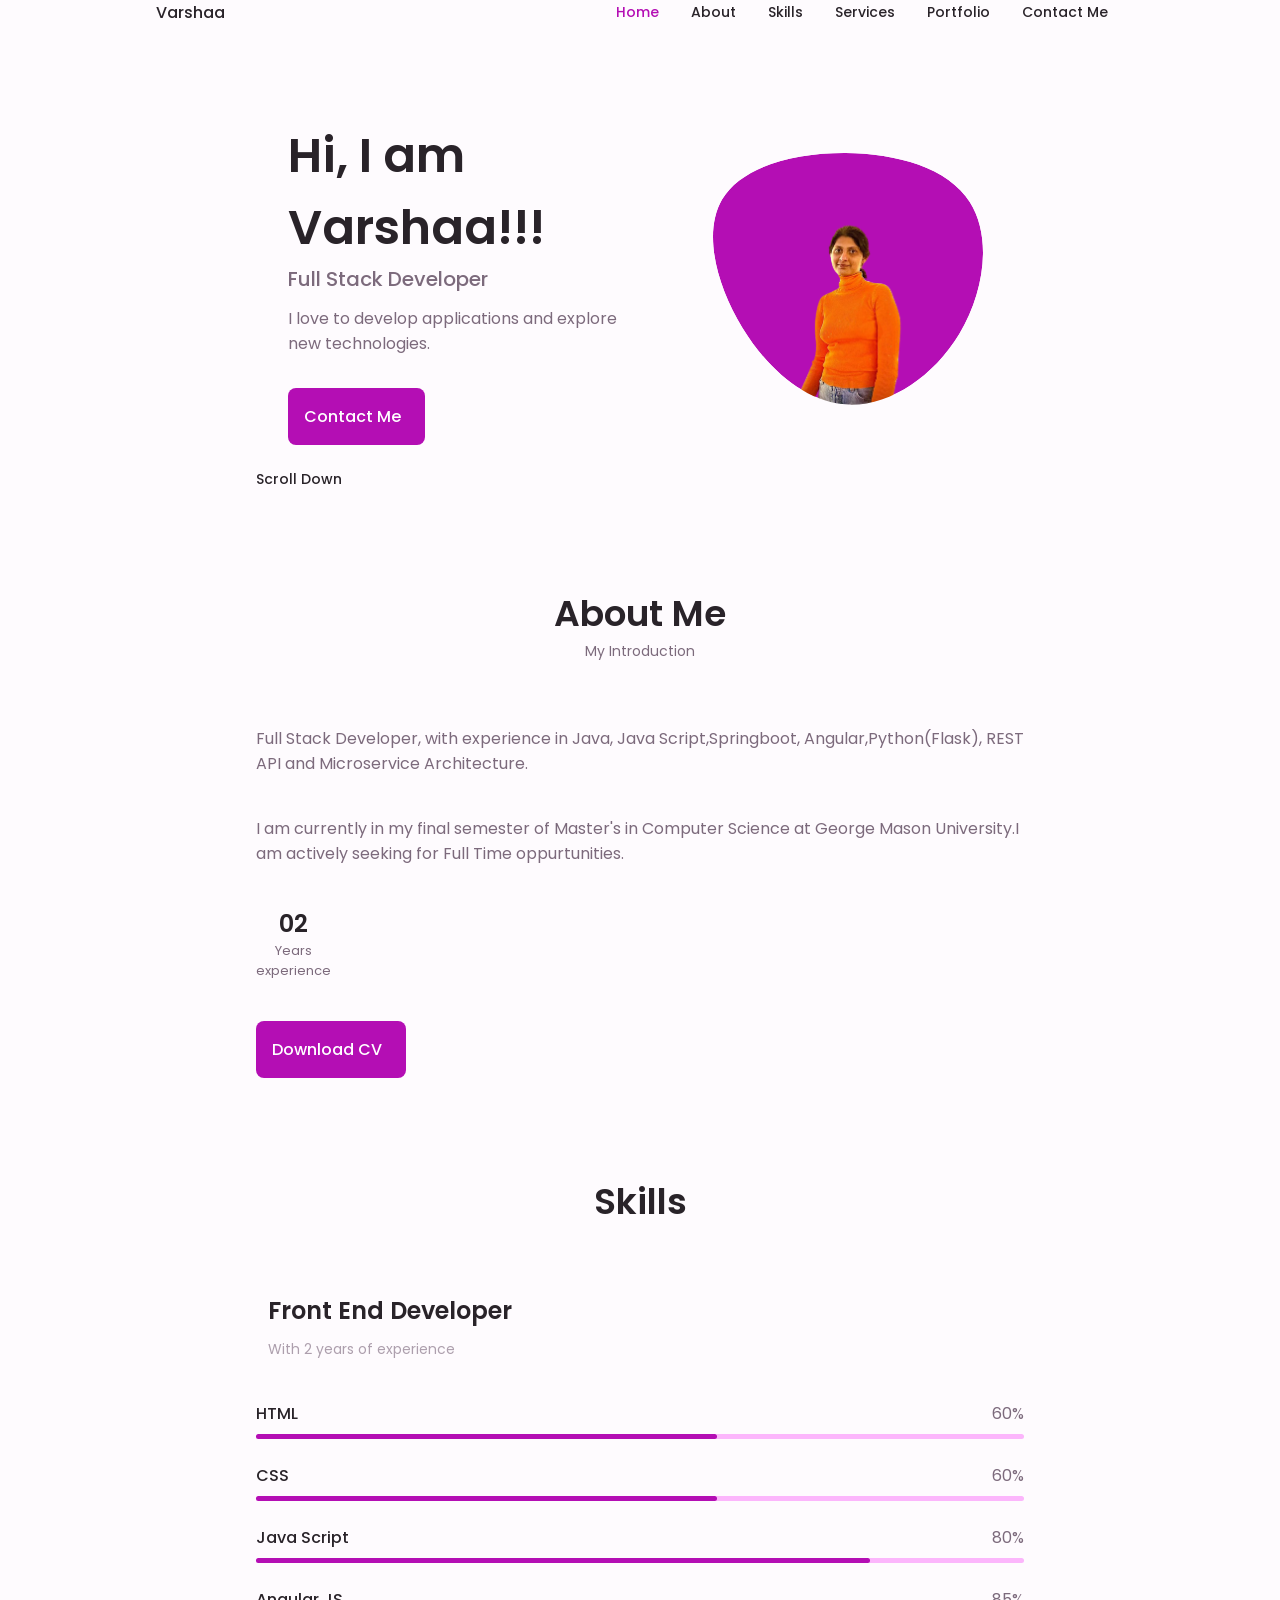
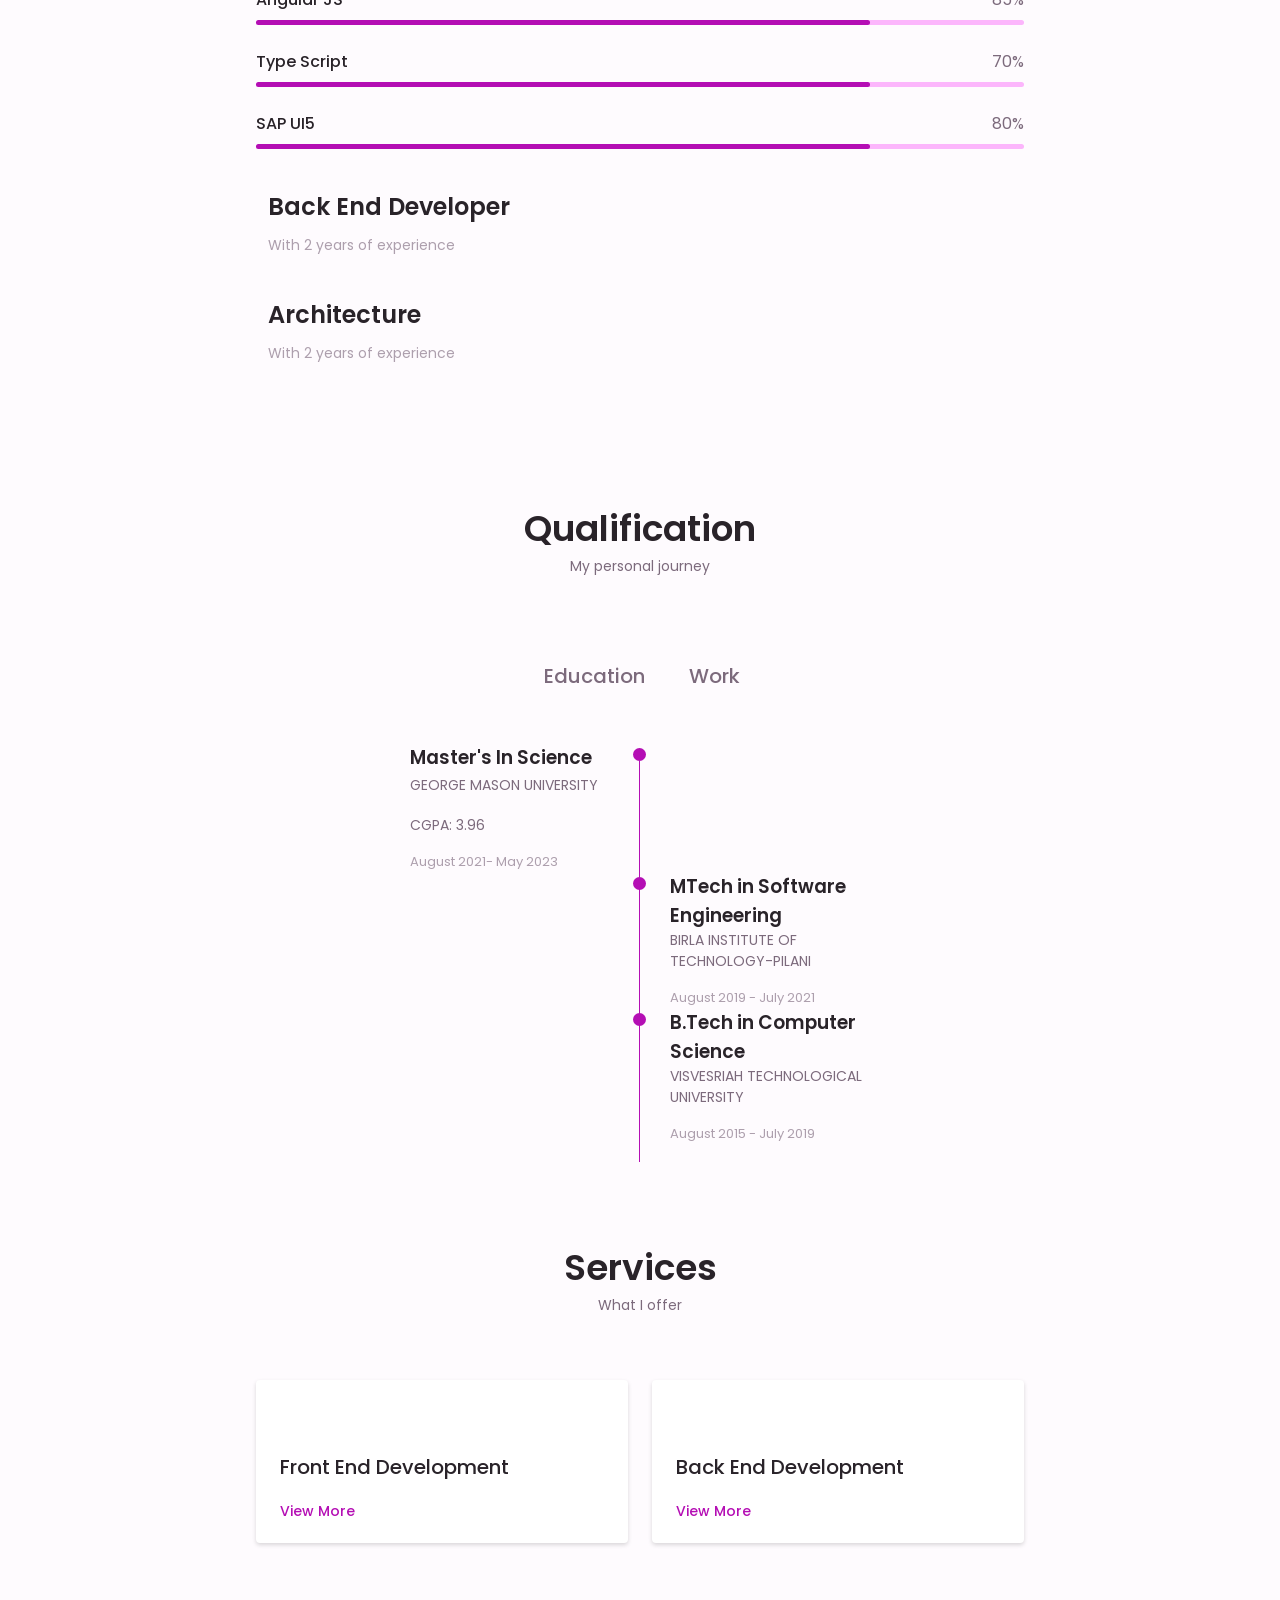
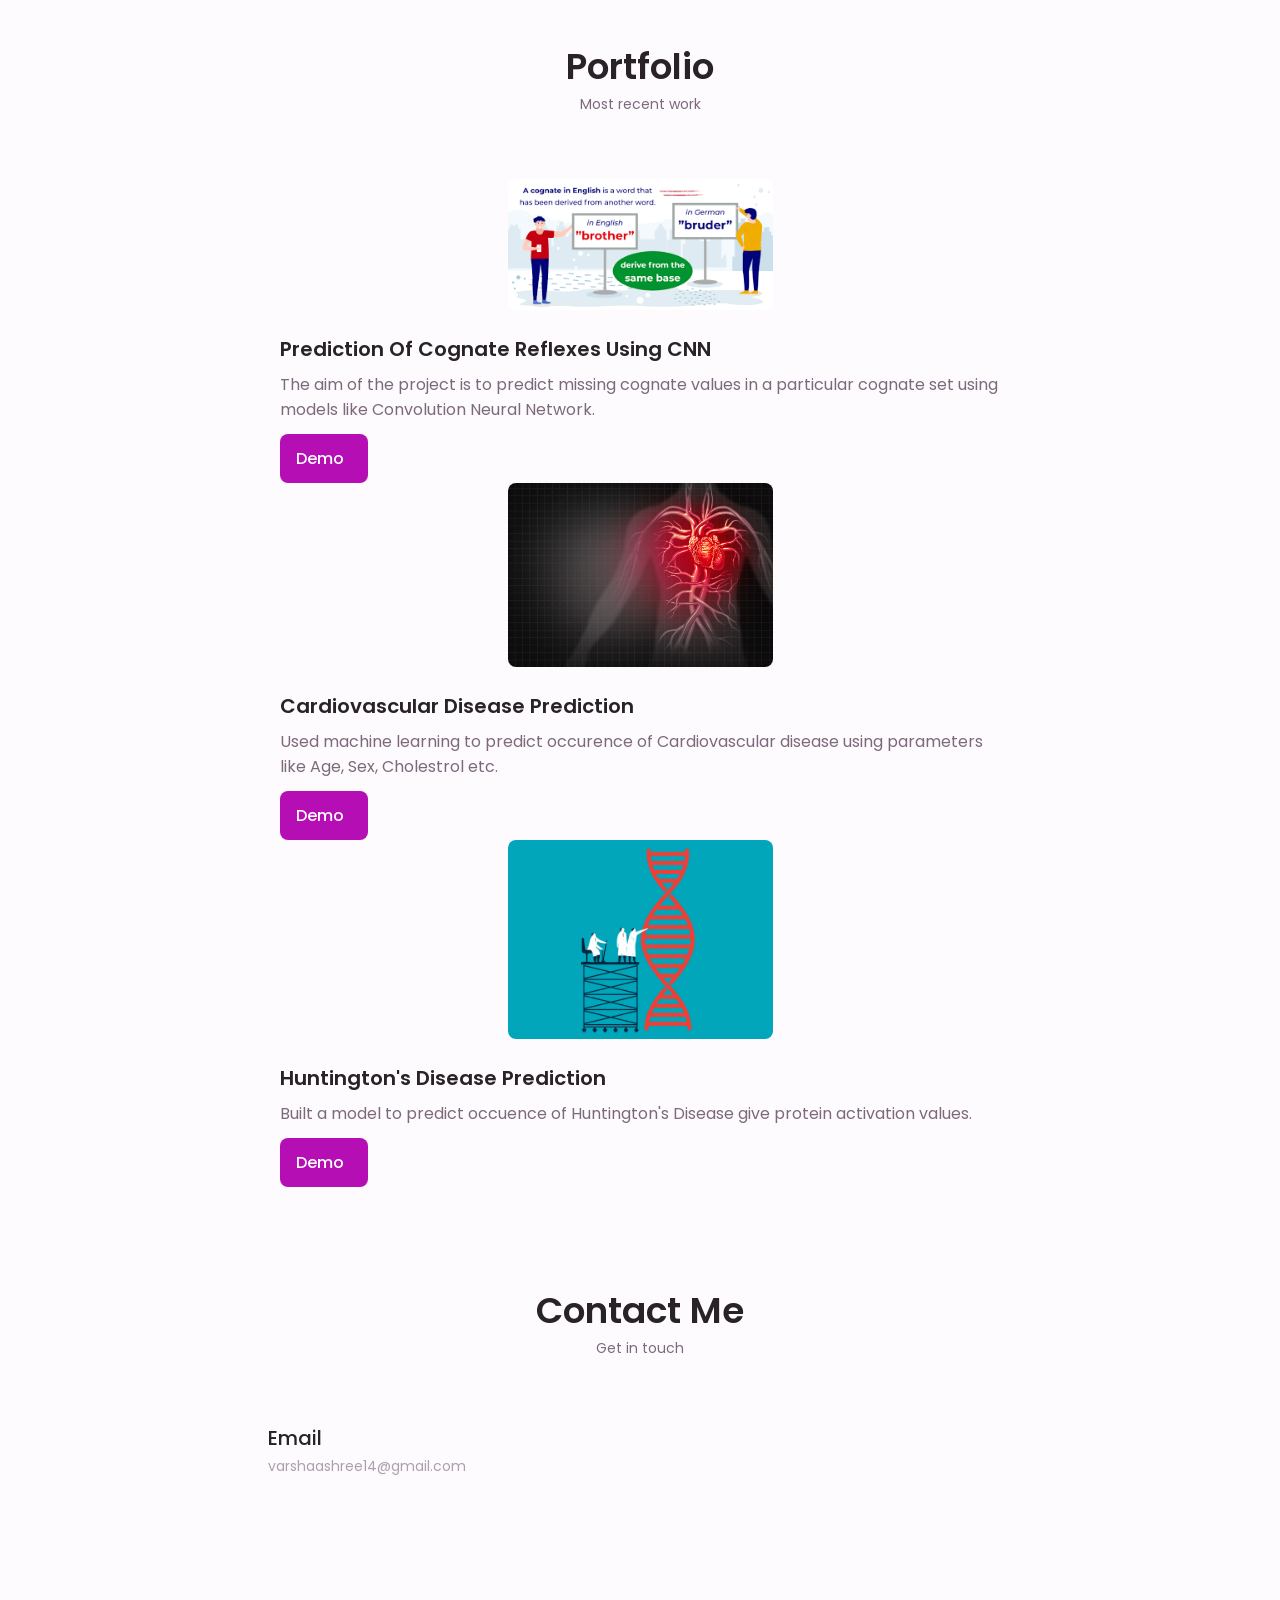
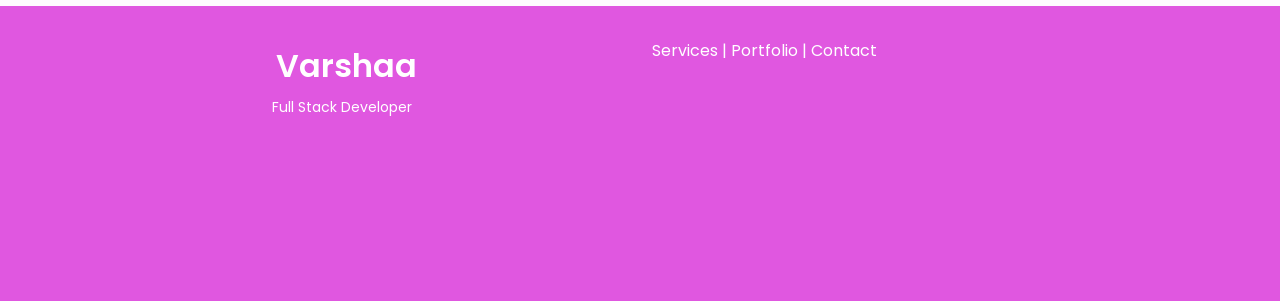
==== commit 708b3030: "removing email send" ====
--- a/Varshaa Portfolio/Varshaa/index.html
+++ b/Varshaa Portfolio/Varshaa/index.html
@@ -665,6 +665,7 @@
                                 <h3 class="contact__title">Email</h3>
                                 <span class="contact__subtitle">varshaashree14@gmail.com</span>
                             </div>
+                          
                         </div>
 
                         <!-- <div class="contact__information">
@@ -677,7 +678,7 @@
                         </div> -->
                     </div>
 
-                    <form action="" class="contact__form grid">
+                    <!-- <form action="mailto:varshaashree14@gmail.com" class="contact__form grid">
                         <div class="contact__inputs grid">
                             <div class="contact__content">
                                 <label for="" class="contact__label">Name</label>
@@ -703,7 +704,7 @@
                                 <i class="uil uil-message button__icon"></i>
                             </a>
                         </div>
-                    </form>
+                    </form> -->
                 </div>
             </section>
         </main>
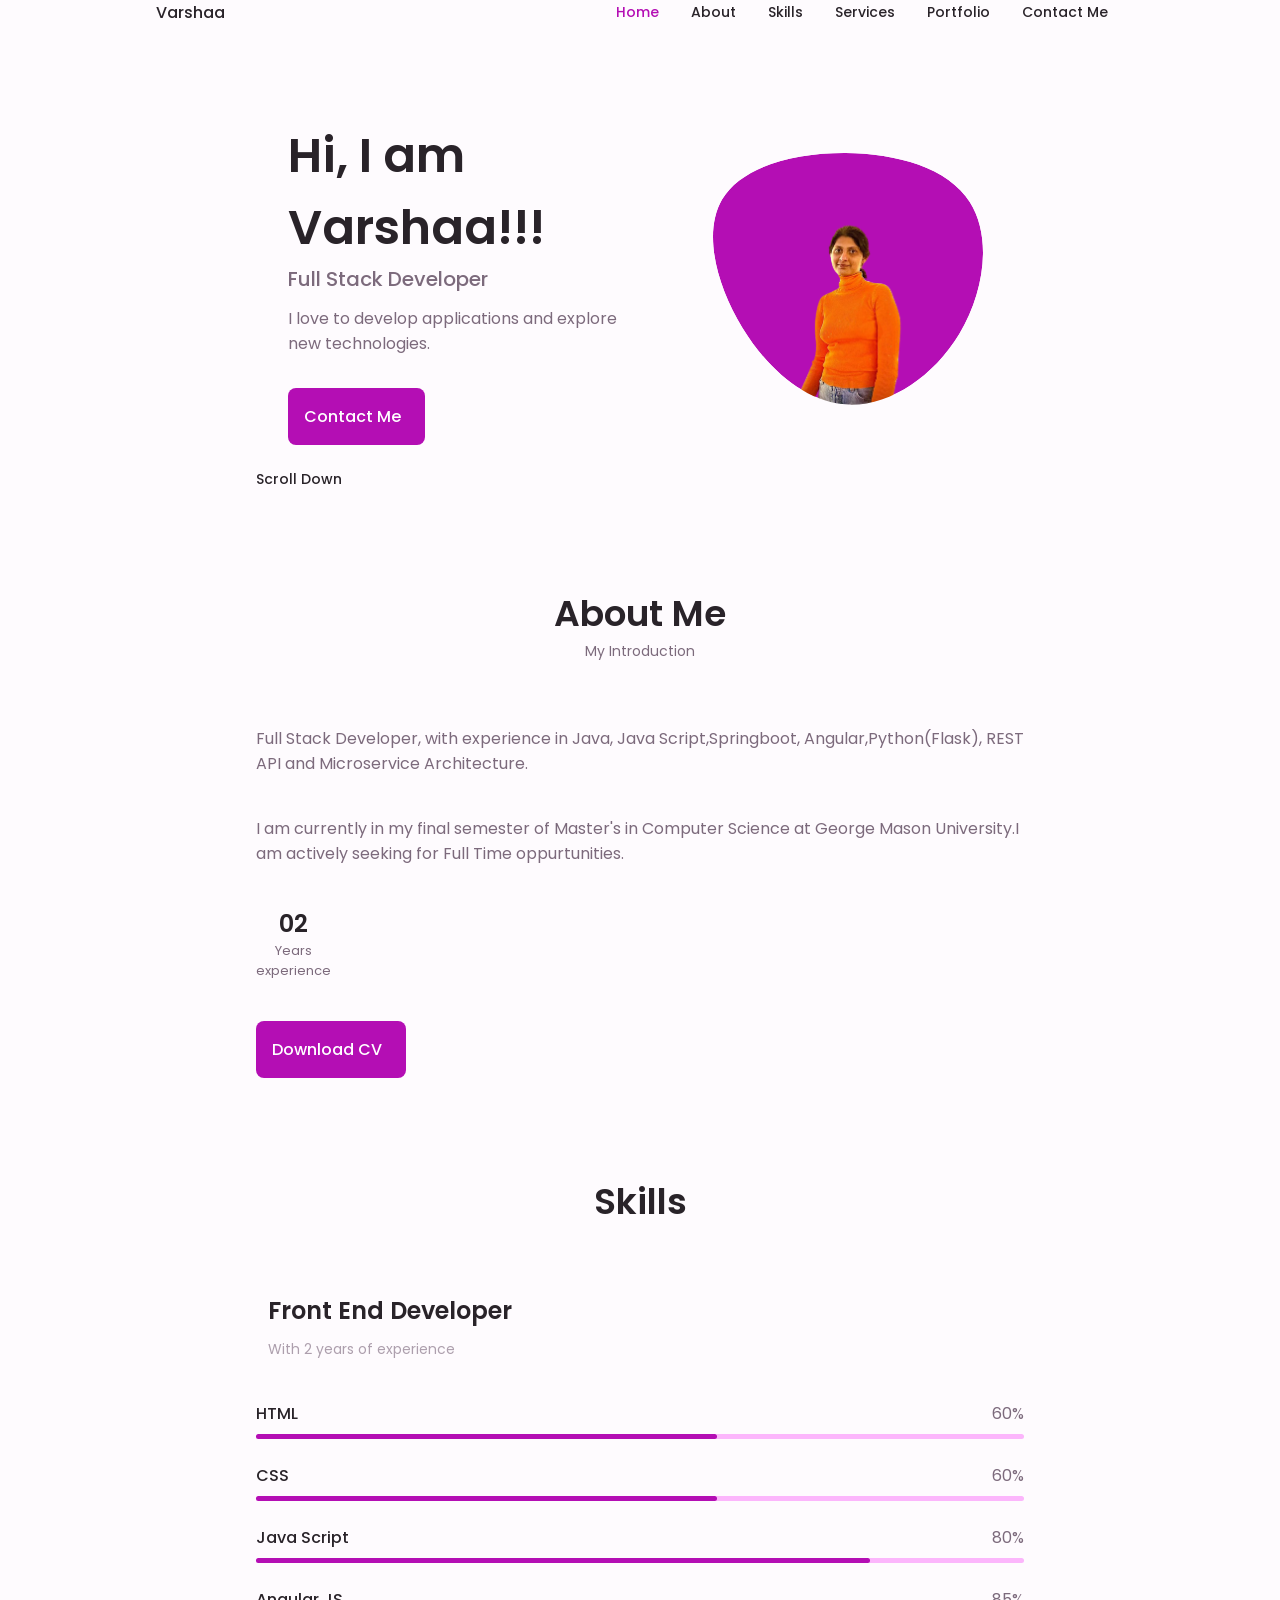
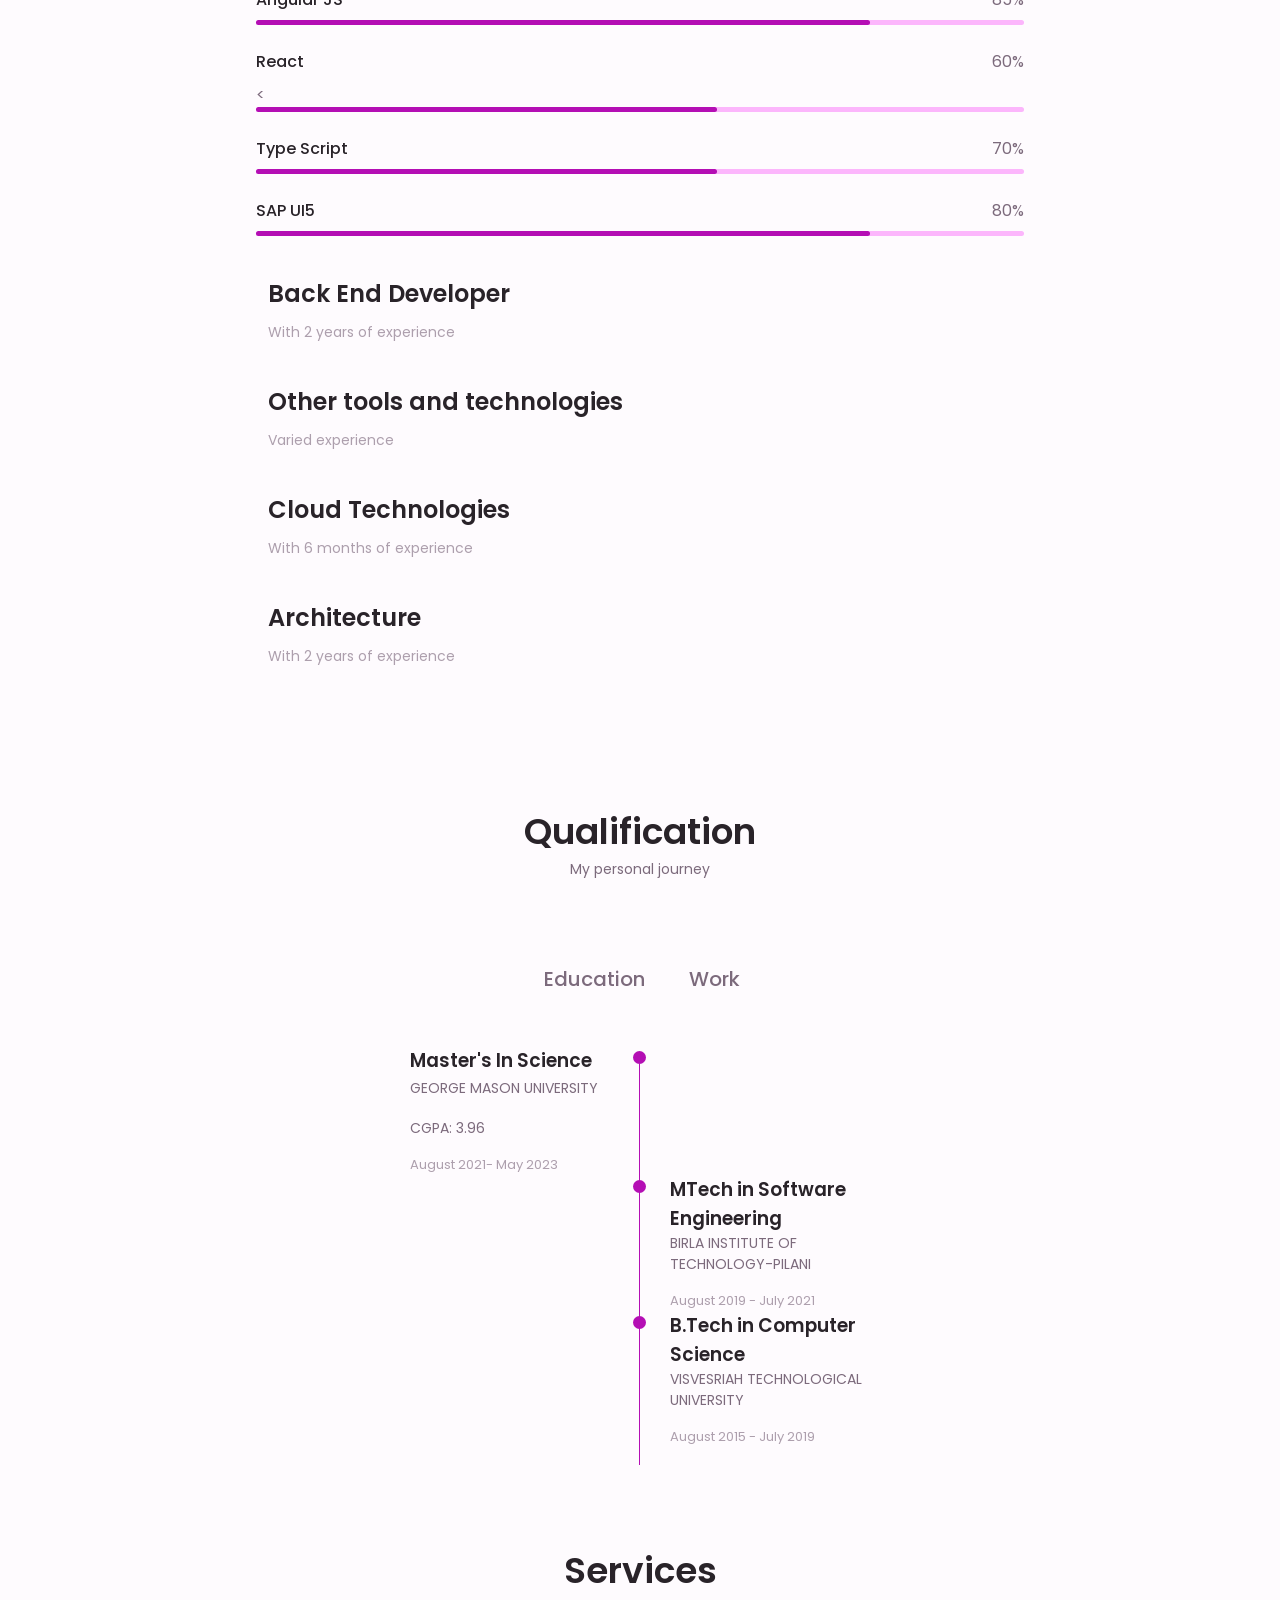
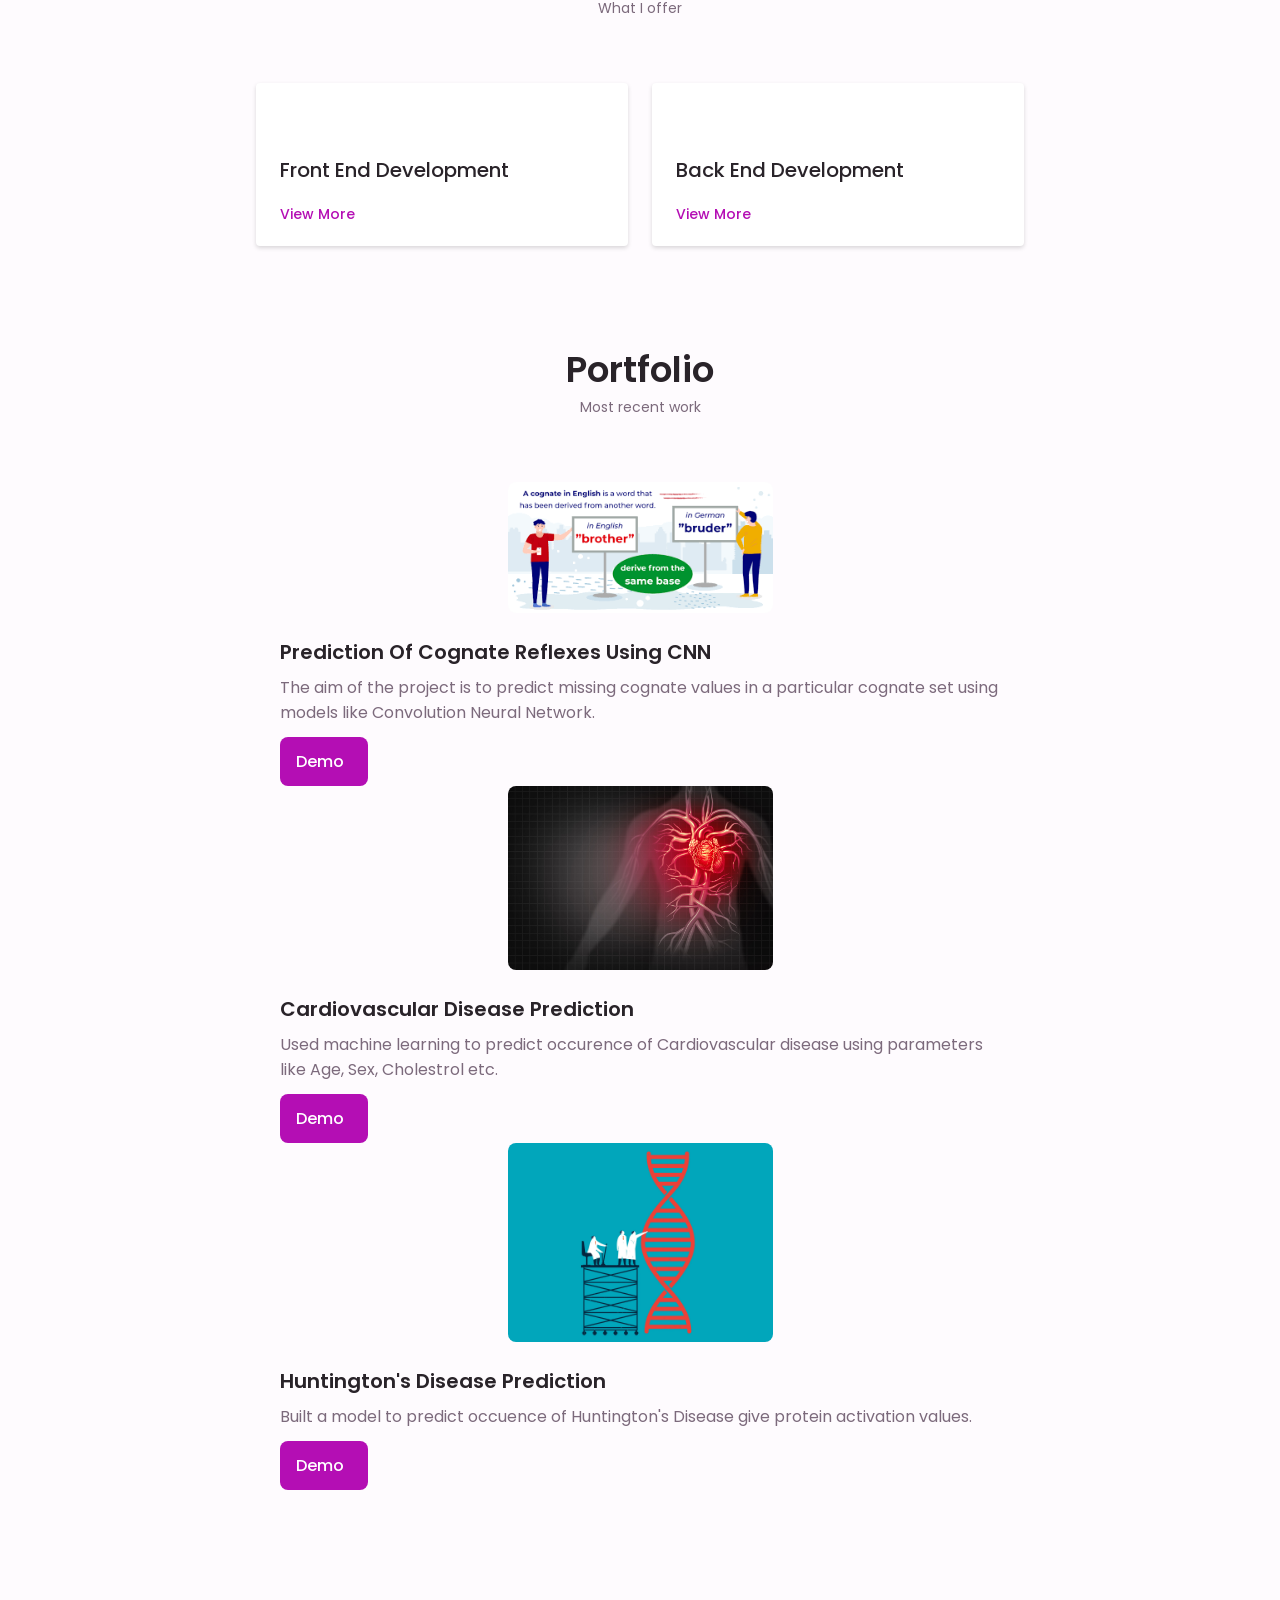
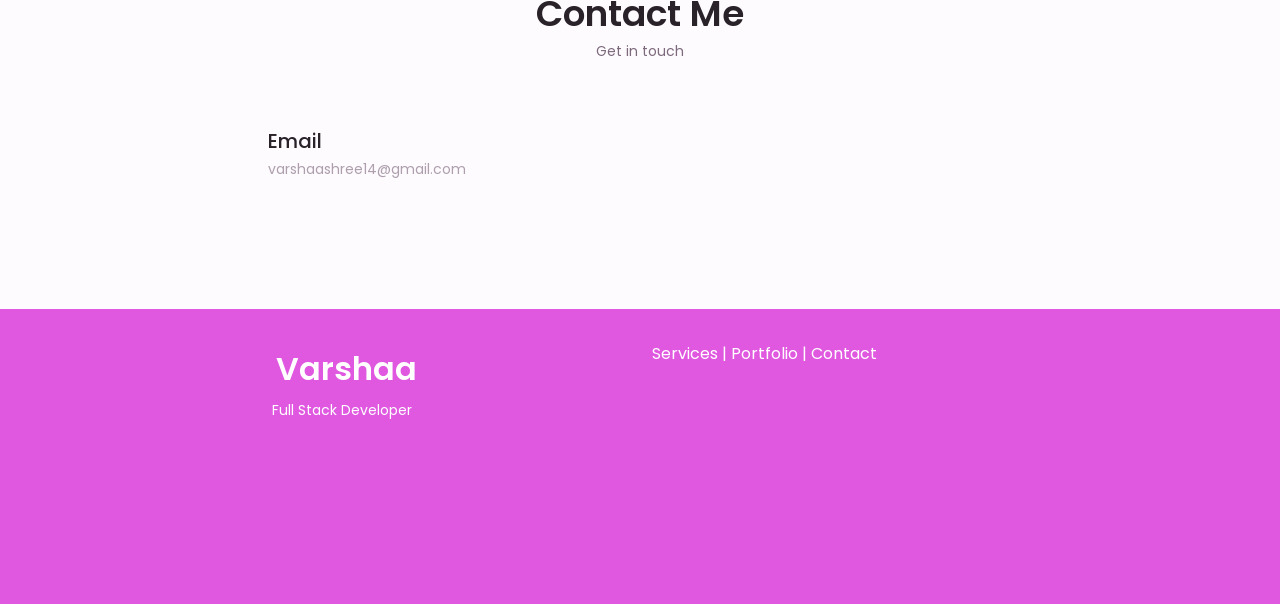
==== commit 9b5c4a8c: "adding skills and resume" ====
--- a/Varshaa Portfolio/Varshaa/index.html
+++ b/Varshaa Portfolio/Varshaa/index.html
@@ -210,11 +210,21 @@
 
                               <div class="skills__data">
                                 <div class="skills__titles">
+                                    <h3 class="skills__name">React</h3>
+                                    <span class="skills__number">60%</span>
+                                </div>
+                                <<div class="skills__bar">
+                                    <span class="skills__percentage skills__css"></span>
+                                </div>
+                              </div>
+
+                              <div class="skills__data">
+                                <div class="skills__titles">
                                     <h3 class="skills__name">Type Script</h3>
                                     <span class="skills__number">70%</span>
                                 </div>
                                 <div class="skills__bar">
-                                    <span class="skills__percentage skills__js"></span>
+                                    <span class="skills__percentage skills__css"></span>
                                 </div>
                               </div>
 
@@ -280,7 +290,7 @@
                                     <span class="skills__number">60%</span>
                                 </div>
                                 <div class="skills__bar">
-                                    <span class="skills__percentage skills__scala"></span>
+                                    <span class="skills__percentage skills__css"></span>
                                 </div>
                               </div>
 
@@ -290,13 +300,152 @@
                                   <span class="skills__number">40%</span>
                               </div>
                               <div class="skills__bar">
-                                  <span class="skills__percentage skills__scala"></span>
-                              </div>
+                                <span class="skills__percentage skills__css"></span>
+                            </div>
                             </div>
 
                         </div>
                       </div>
                     </div>
+
+                    <div>  
+                        <div class="skills__content skills__close">
+                          <div class="skills__header">
+                            <i class="uil uil-sitemap skills__icon"></i>
+  
+                            <div>
+                                <h1 class="skills__titles">Other tools and technologies</h1>
+                                <span class="skills__subtitle">Varied experience</span>
+                            </div>
+                            
+                            <i class="uil uil-angle-down skills__arrow"></i>
+                          </div>
+  
+                          <div class="skills__list grid">
+                              <div class="skills__data">
+                                  <div class="skills__titles">
+                                      <h3 class="skills__name">Docker</h3>
+                                      <span class="skills__number">90%</span>
+                                  </div>
+                                  <div class="skills__bar">
+                                      <span class="skills__percentage skills__rest"></span>
+                                  </div>
+                              </div>
+  
+                              <div class="skills__data">
+                                <div class="skills__titles">
+                                    <h3 class="skills__name">Kuberneetes</h3>
+                                    <span class="skills__number">90%</span>
+                                </div>
+                                <div class="skills__bar">
+                                    <span class="skills__percentage skills__micro"></span>
+                                </div>
+                              </div>
+
+                              <div class="skills__data">
+                                <div class="skills__titles">
+                                    <h3 class="skills__name">Github</h3>
+                                    <span class="skills__number">90%</span>
+                                </div>
+                                <div class="skills__bar">
+                                    <span class="skills__percentage skills__micro"></span>
+                                </div>
+                              </div>
+
+                              <div class="skills__data">
+                                <div class="skills__titles">
+                                    <h3 class="skills__name">JIRA</h3>
+                                    <span class="skills__number">80%</span>
+                                </div>
+                                <div class="skills__bar">
+                                    <span class="skills__percentage skills__micro"></span>
+                                </div>
+                              </div>
+
+                              <div class="skills__data">
+                                <div class="skills__titles">
+                                    <h3 class="skills__name">Kafka</h3>
+                                    <span class="skills__number">90%</span>
+                                </div>
+                                <div class="skills__bar">
+                                    <span class="skills__percentage skills__micro"></span>
+                                </div>
+                              </div>
+
+                              <div class="skills__data">
+                                <div class="skills__titles">
+                                    <h3 class="skills__name">VS Code</h3>
+                                    <span class="skills__number">90%</span>
+                                </div>
+                                <div class="skills__bar">
+                                    <span class="skills__percentage skills__micro"></span>
+                                </div>
+                              </div>
+
+                              <div class="skills__data">
+                                <div class="skills__titles">
+                                    <h3 class="skills__name">Rabbit MQ</h3>
+                                    <span class="skills__number">60%</span>
+                                </div>
+                                <div class="skills__bar">
+                                    <span class="skills__percentage skills__css"></span>
+                                </div>
+                              </div>
+
+                              
+  
+                          </div>
+                        </div>  
+                    </div>
+
+                    <div>  
+                        <div class="skills__content skills__close">
+                          <div class="skills__header">
+                            <i class="uil uil-sitemap skills__icon"></i>
+  
+                            <div>
+                                <h1 class="skills__titles">Cloud Technologies</h1>
+                                <span class="skills__subtitle">With 6 months of experience</span>
+                            </div>
+  
+                            <i class="uil uil-angle-down skills__arrow"></i>
+                          </div>
+  
+                          <div class="skills__list grid">
+                              <div class="skills__data">
+                                  <div class="skills__titles">
+                                      <h3 class="skills__name">AWS</h3>
+                                      <span class="skills__number">80%</span>
+                                  </div>
+                                  <div class="skills__bar">
+                                      <span class="skills__percentage skills__rest"></span>
+                                  </div>
+                              </div>
+  
+                              <div class="skills__data">
+                                <div class="skills__titles">
+                                    <h3 class="skills__name">AZURE</h3>
+                                    <span class="skills__number">60%</span>
+                                </div>
+                                <div class="skills__bar">
+                                    <span class="skills__percentage skills__micro"></span>
+                                </div>
+                              </div>
+
+                              <div class="skills__data">
+                                <div class="skills__titles">
+                                    <h3 class="skills__name">One Ops</h3>
+                                    <span class="skills__number">60%</span>
+                                </div>
+                                <div class="skills__bar">
+                                    <span class="skills__percentage skills__micro"></span>
+                                </div>
+                              </div>
+  
+                          </div>
+                        </div>  
+                    </div>
+
                     <div>  
                         <div class="skills__content skills__close">
                           <div class="skills__header">
@@ -334,6 +483,7 @@
                           </div>
                         </div>  
                     </div>
+
                 </div>
             </section>
 
@@ -664,6 +814,7 @@
                             <div>
                                 <h3 class="contact__title">Email</h3>
                                 <span class="contact__subtitle">varshaashree14@gmail.com</span>
+
                             </div>
                           
                         </div>
